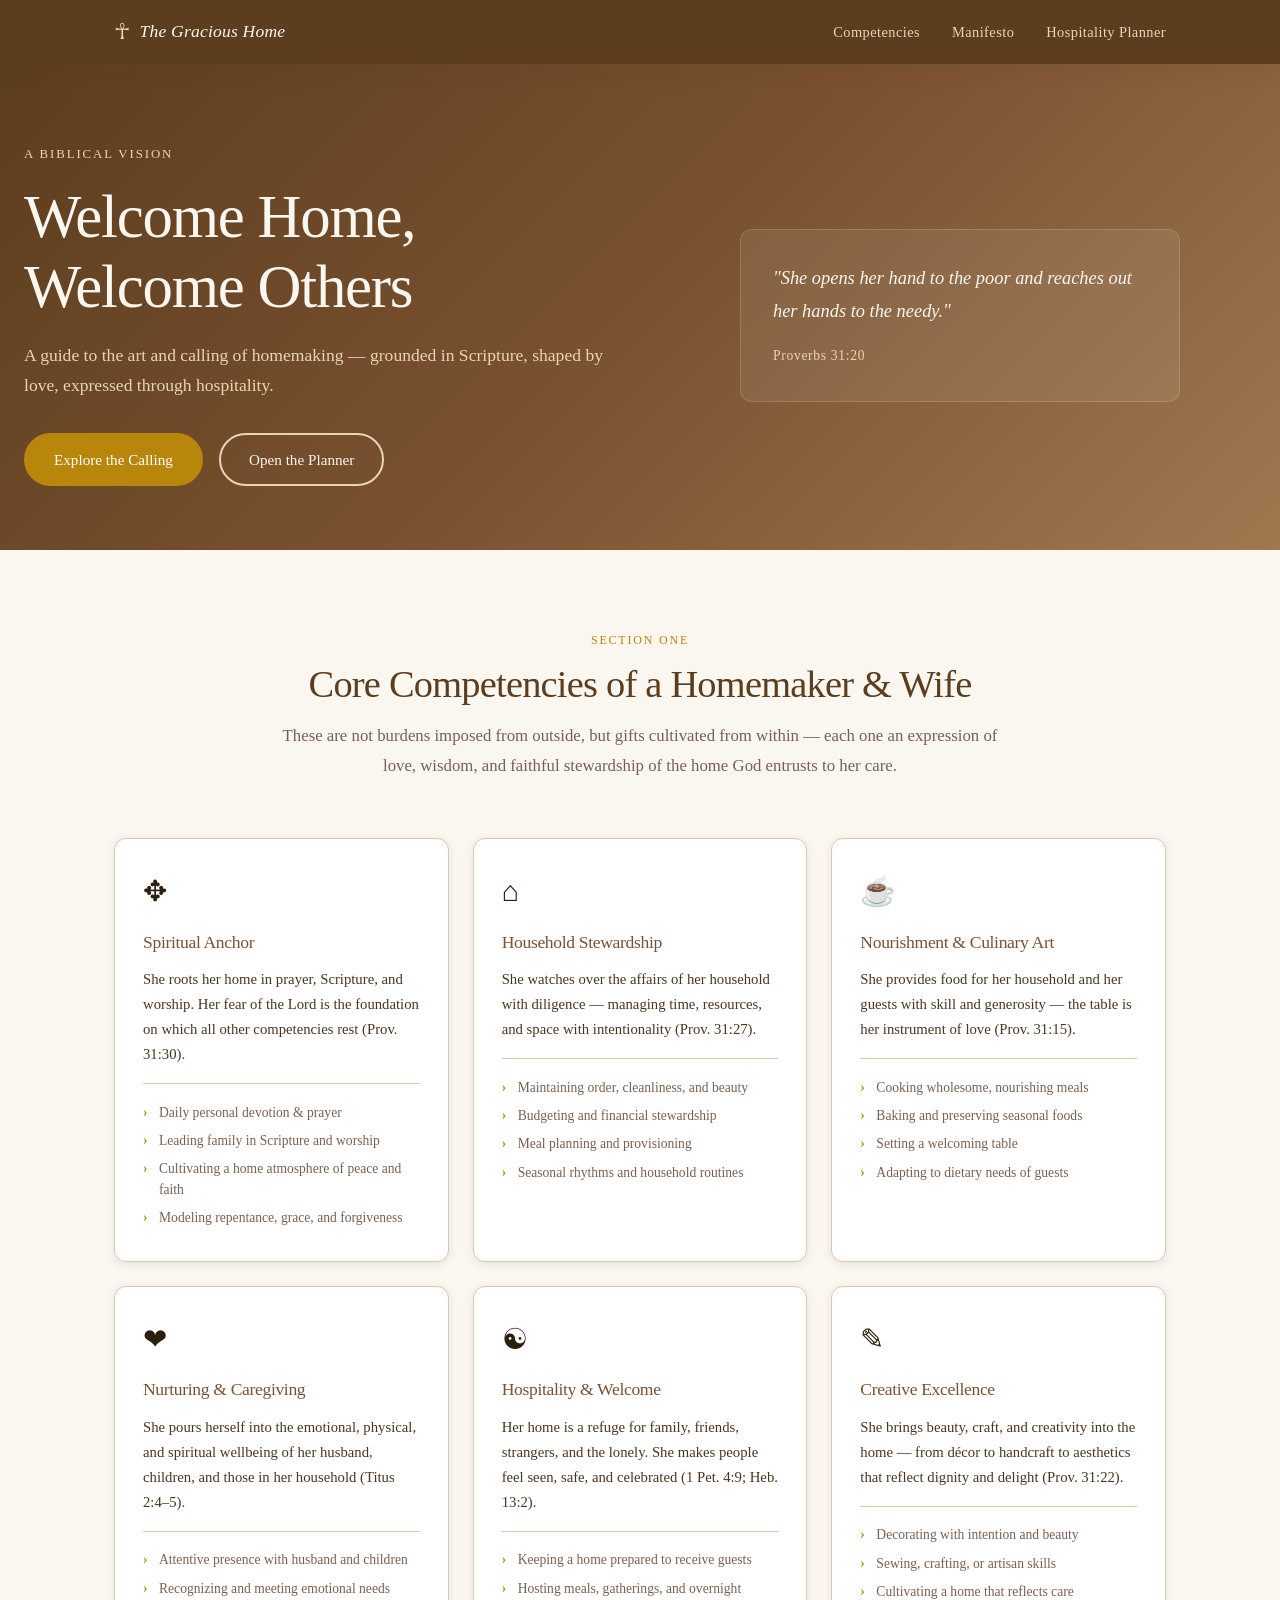
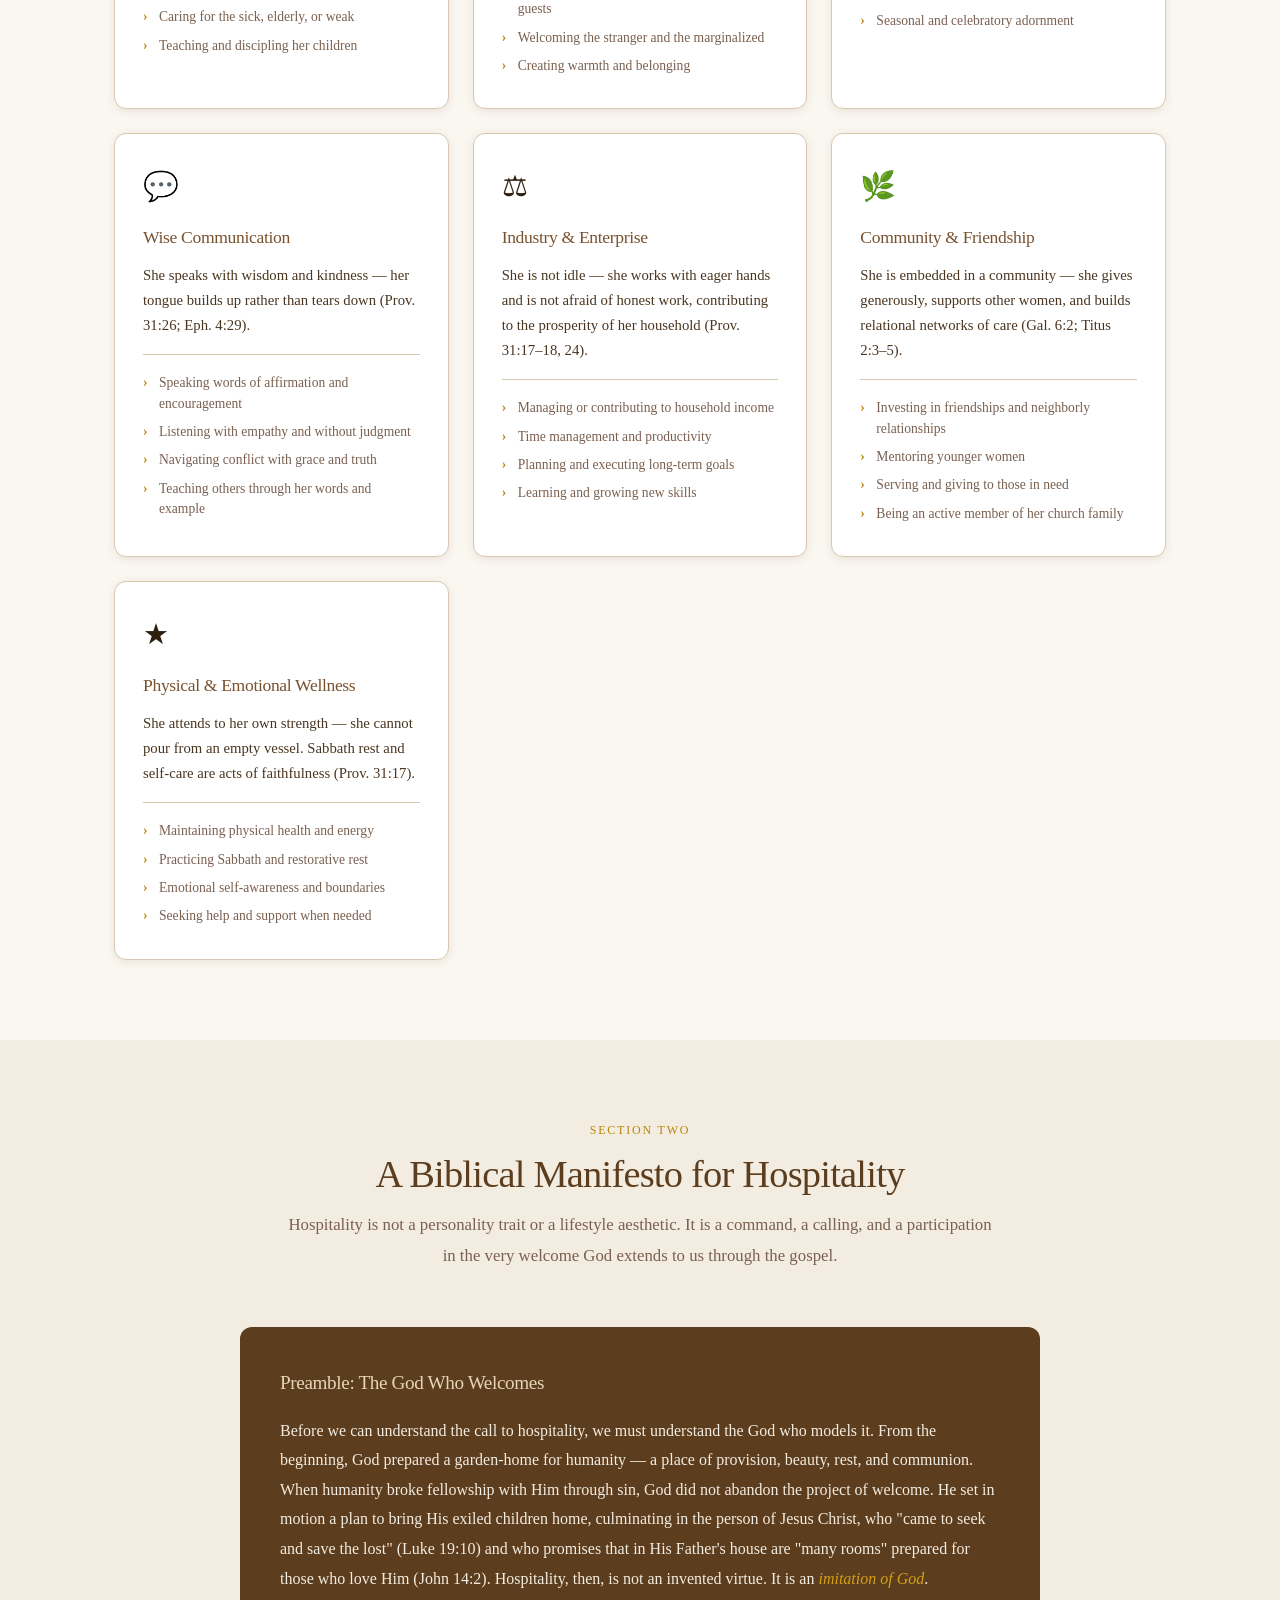
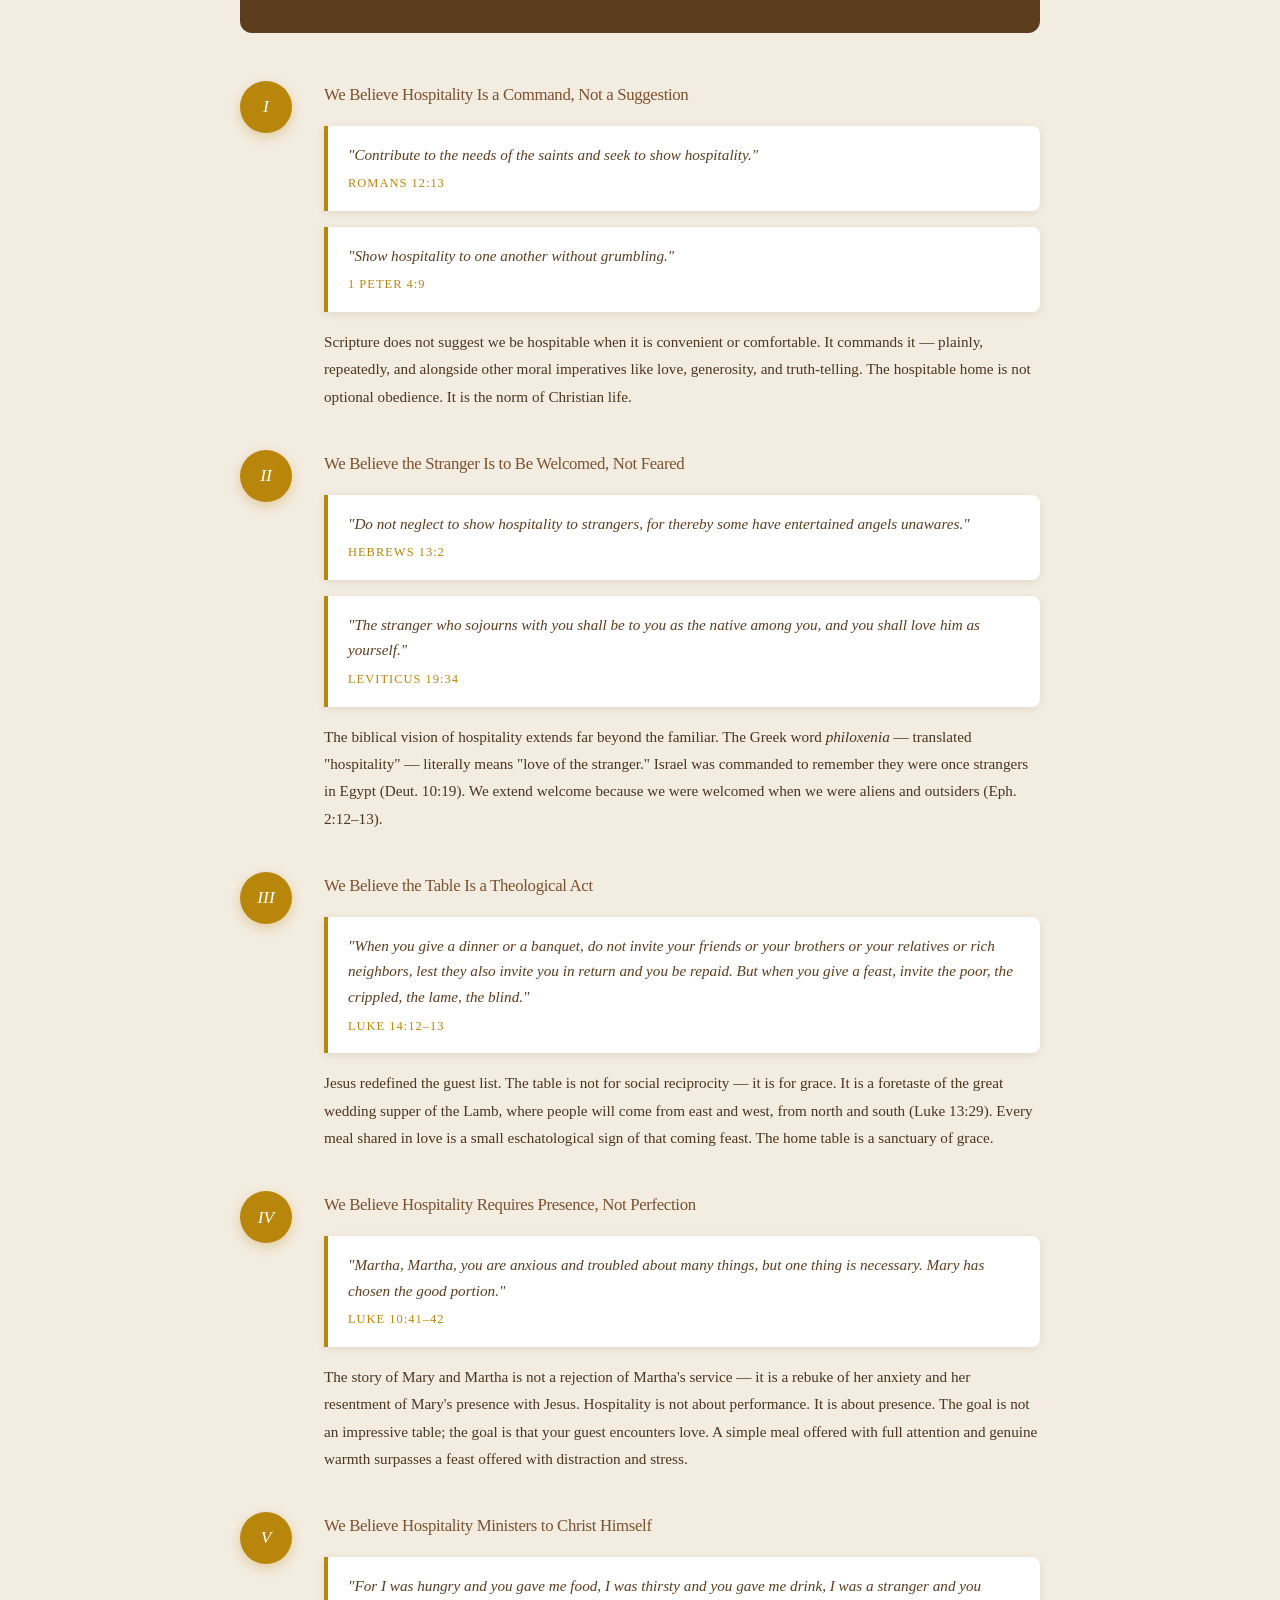
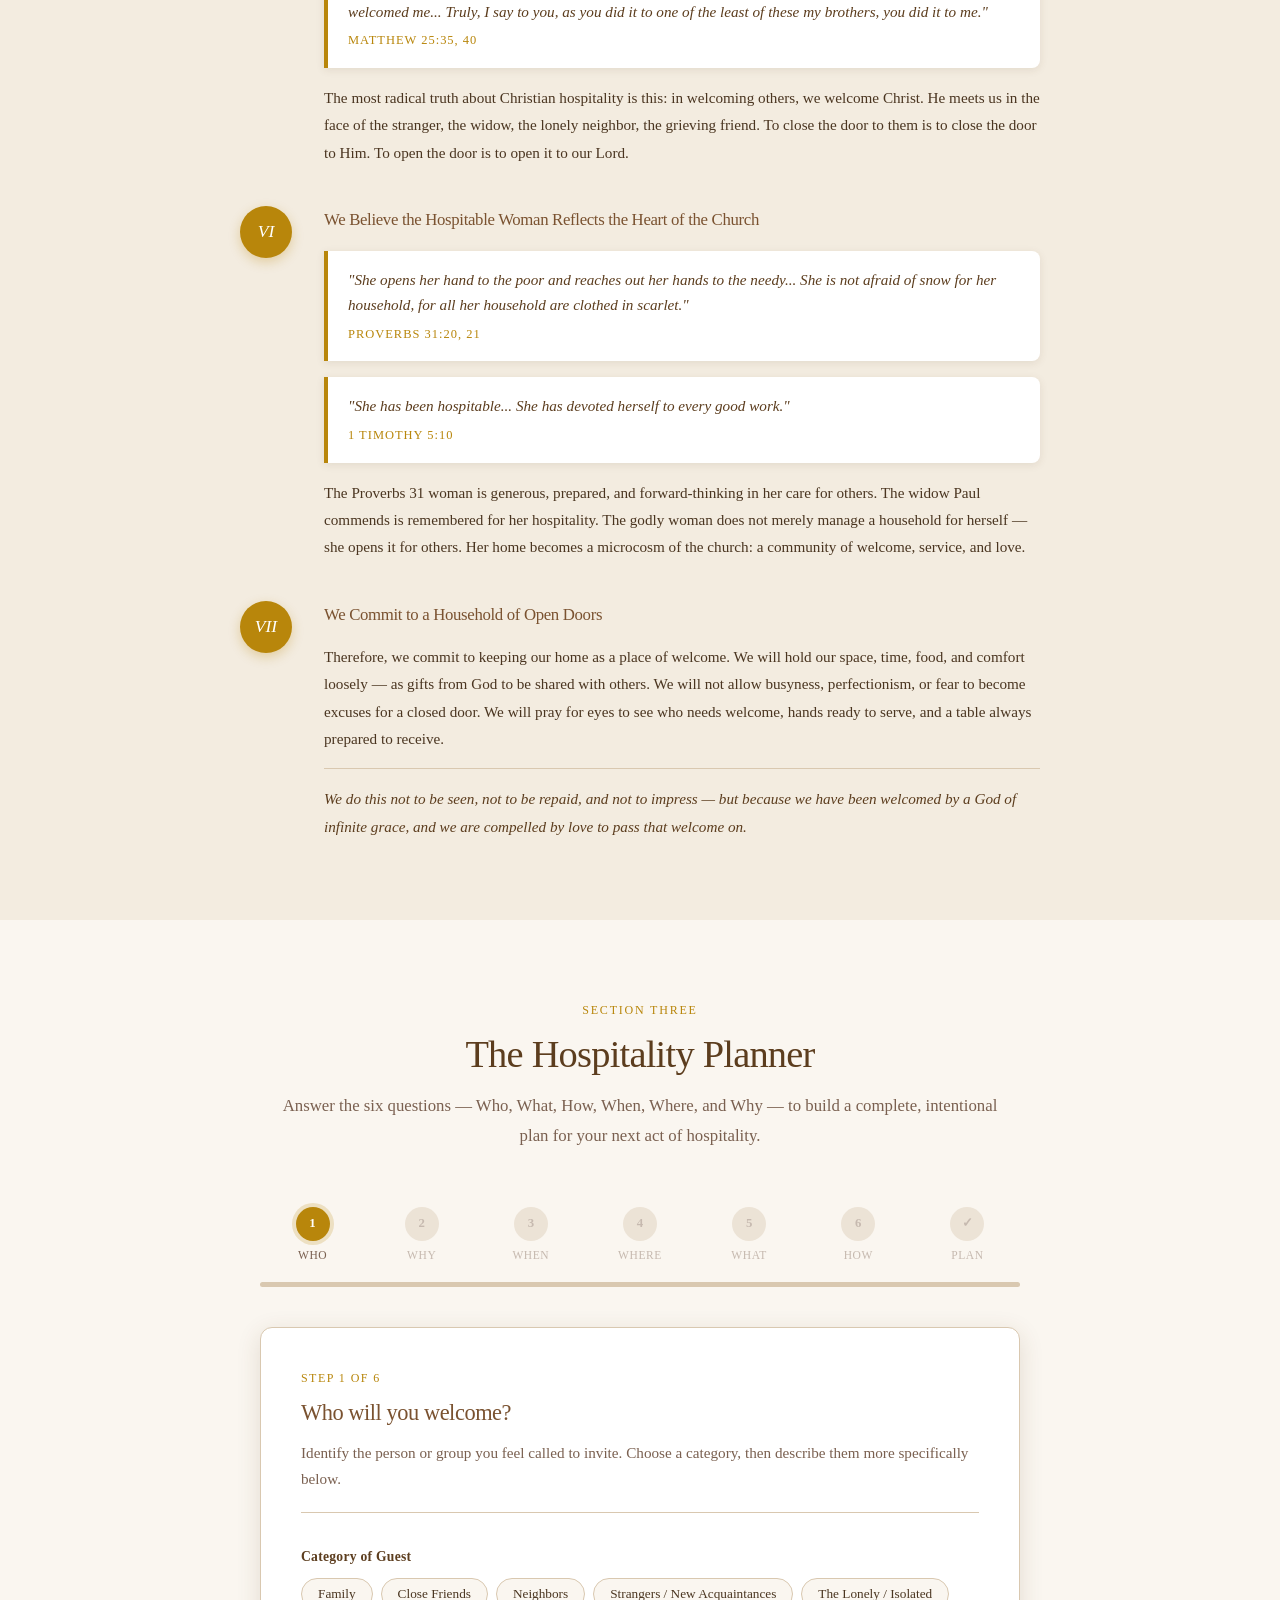
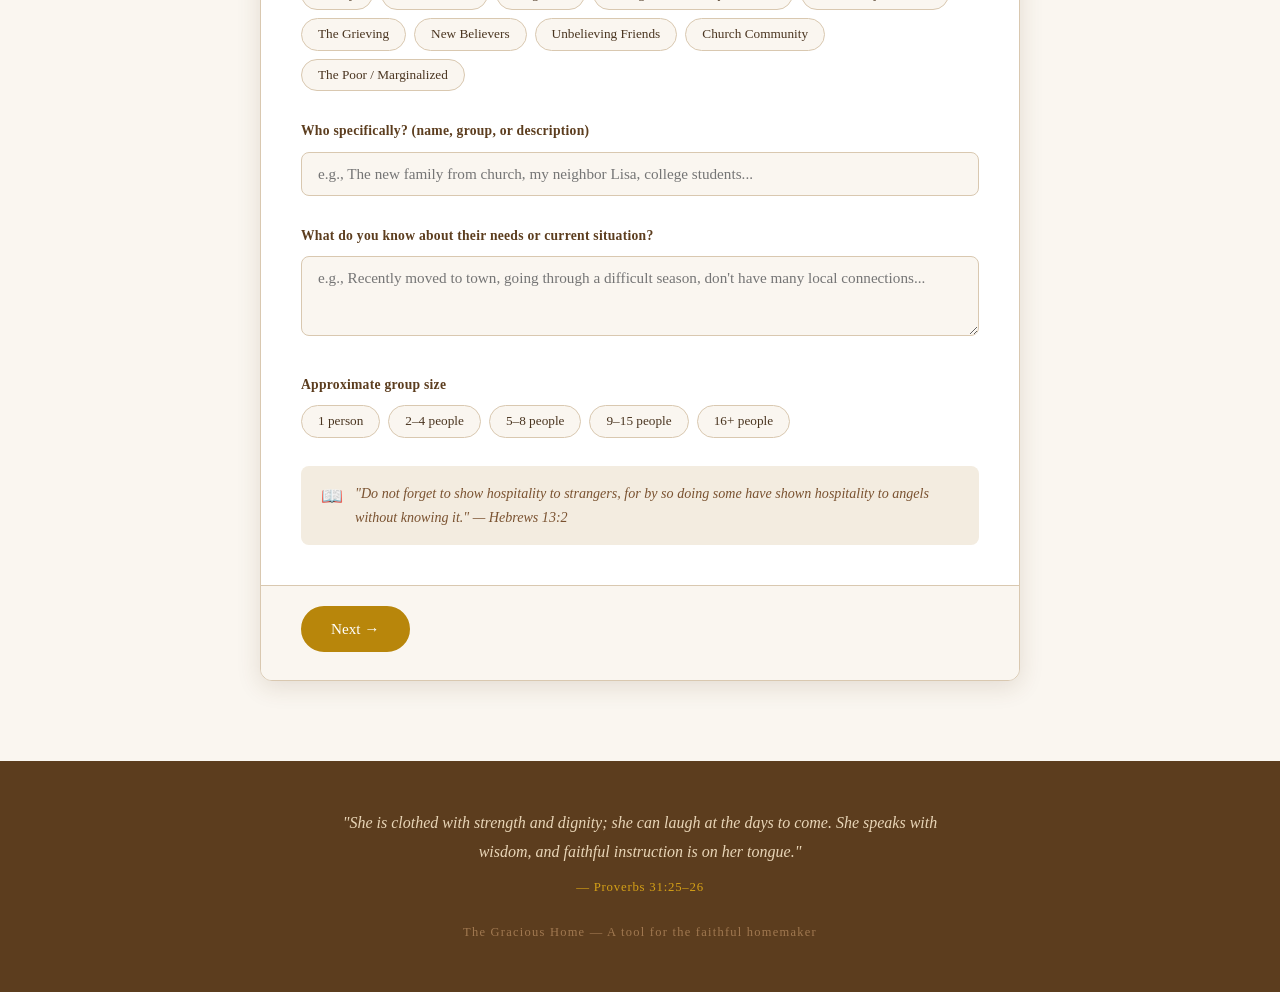
==== index.html @ 2db235c0 "Add The Gracious Home hospitality webapp Three-section static site: 1. Core Competencies — ten cards" ====
<!DOCTYPE html>
<html lang="en">
<head>
  <meta charset="UTF-8" />
  <meta name="viewport" content="width=device-width, initial-scale=1.0" />
  <title>The Gracious Home — A Guide to Hospitality</title>
  <link rel="stylesheet" href="style.css" />
</head>
<body>

  <!-- NAV -->
  <header class="site-header">
    <div class="header-inner">
      <div class="logo">
        <span class="logo-icon">&#9765;</span>
        <span class="logo-text">The Gracious Home</span>
      </div>
      <nav>
        <a href="#competencies">Competencies</a>
        <a href="#manifesto">Manifesto</a>
        <a href="#tool">Hospitality Planner</a>
      </nav>
      <button class="nav-toggle" aria-label="Toggle menu">&#9776;</button>
    </div>
  </header>

  <!-- HERO -->
  <section class="hero">
    <div class="hero-content">
      <p class="hero-eyebrow">A Biblical Vision</p>
      <h1>Welcome Home,<br>Welcome Others</h1>
      <p class="hero-sub">A guide to the art and calling of homemaking — grounded in Scripture, shaped by love, expressed through hospitality.</p>
      <div class="hero-cta">
        <a href="#competencies" class="btn btn-primary">Explore the Calling</a>
        <a href="#tool" class="btn btn-outline">Open the Planner</a>
      </div>
    </div>
    <div class="hero-verse">
      <blockquote>
        "She opens her hand to the poor and reaches out her hands to the needy."
        <cite>Proverbs 31:20</cite>
      </blockquote>
    </div>
  </section>

  <!-- ================================================================
       SECTION 1 — CORE COMPETENCIES
  ================================================================ -->
  <section id="competencies" class="section section-light">
    <div class="container">
      <div class="section-header">
        <p class="section-label">Section One</p>
        <h2>Core Competencies of a Homemaker &amp; Wife</h2>
        <p class="section-intro">These are not burdens imposed from outside, but gifts cultivated from within — each one an expression of love, wisdom, and faithful stewardship of the home God entrusts to her care.</p>
      </div>

      <div class="competency-grid">

        <div class="competency-card">
          <div class="card-icon">&#10021;</div>
          <h3>Spiritual Anchor</h3>
          <p>She roots her home in prayer, Scripture, and worship. Her fear of the Lord is the foundation on which all other competencies rest (Prov. 31:30).</p>
          <ul class="practices">
            <li>Daily personal devotion &amp; prayer</li>
            <li>Leading family in Scripture and worship</li>
            <li>Cultivating a home atmosphere of peace and faith</li>
            <li>Modeling repentance, grace, and forgiveness</li>
          </ul>
        </div>

        <div class="competency-card">
          <div class="card-icon">&#8962;</div>
          <h3>Household Stewardship</h3>
          <p>She watches over the affairs of her household with diligence — managing time, resources, and space with intentionality (Prov. 31:27).</p>
          <ul class="practices">
            <li>Maintaining order, cleanliness, and beauty</li>
            <li>Budgeting and financial stewardship</li>
            <li>Meal planning and provisioning</li>
            <li>Seasonal rhythms and household routines</li>
          </ul>
        </div>

        <div class="competency-card">
          <div class="card-icon">&#9749;</div>
          <h3>Nourishment &amp; Culinary Art</h3>
          <p>She provides food for her household and her guests with skill and generosity — the table is her instrument of love (Prov. 31:15).</p>
          <ul class="practices">
            <li>Cooking wholesome, nourishing meals</li>
            <li>Baking and preserving seasonal foods</li>
            <li>Setting a welcoming table</li>
            <li>Adapting to dietary needs of guests</li>
          </ul>
        </div>

        <div class="competency-card">
          <div class="card-icon">&#10084;</div>
          <h3>Nurturing &amp; Caregiving</h3>
          <p>She pours herself into the emotional, physical, and spiritual wellbeing of her husband, children, and those in her household (Titus 2:4–5).</p>
          <ul class="practices">
            <li>Attentive presence with husband and children</li>
            <li>Recognizing and meeting emotional needs</li>
            <li>Caring for the sick, elderly, or weak</li>
            <li>Teaching and discipling her children</li>
          </ul>
        </div>

        <div class="competency-card">
          <div class="card-icon">&#9775;</div>
          <h3>Hospitality &amp; Welcome</h3>
          <p>Her home is a refuge for family, friends, strangers, and the lonely. She makes people feel seen, safe, and celebrated (1 Pet. 4:9; Heb. 13:2).</p>
          <ul class="practices">
            <li>Keeping a home prepared to receive guests</li>
            <li>Hosting meals, gatherings, and overnight guests</li>
            <li>Welcoming the stranger and the marginalized</li>
            <li>Creating warmth and belonging</li>
          </ul>
        </div>

        <div class="competency-card">
          <div class="card-icon">&#9998;</div>
          <h3>Creative Excellence</h3>
          <p>She brings beauty, craft, and creativity into the home — from décor to handcraft to aesthetics that reflect dignity and delight (Prov. 31:22).</p>
          <ul class="practices">
            <li>Decorating with intention and beauty</li>
            <li>Sewing, crafting, or artisan skills</li>
            <li>Cultivating a home that reflects care</li>
            <li>Seasonal and celebratory adornment</li>
          </ul>
        </div>

        <div class="competency-card">
          <div class="card-icon">&#128172;</div>
          <h3>Wise Communication</h3>
          <p>She speaks with wisdom and kindness — her tongue builds up rather than tears down (Prov. 31:26; Eph. 4:29).</p>
          <ul class="practices">
            <li>Speaking words of affirmation and encouragement</li>
            <li>Listening with empathy and without judgment</li>
            <li>Navigating conflict with grace and truth</li>
            <li>Teaching others through her words and example</li>
          </ul>
        </div>

        <div class="competency-card">
          <div class="card-icon">&#9878;</div>
          <h3>Industry &amp; Enterprise</h3>
          <p>She is not idle — she works with eager hands and is not afraid of honest work, contributing to the prosperity of her household (Prov. 31:17–18, 24).</p>
          <ul class="practices">
            <li>Managing or contributing to household income</li>
            <li>Time management and productivity</li>
            <li>Planning and executing long-term goals</li>
            <li>Learning and growing new skills</li>
          </ul>
        </div>

        <div class="competency-card">
          <div class="card-icon">&#127807;</div>
          <h3>Community &amp; Friendship</h3>
          <p>She is embedded in a community — she gives generously, supports other women, and builds relational networks of care (Gal. 6:2; Titus 2:3–5).</p>
          <ul class="practices">
            <li>Investing in friendships and neighborly relationships</li>
            <li>Mentoring younger women</li>
            <li>Serving and giving to those in need</li>
            <li>Being an active member of her church family</li>
          </ul>
        </div>

        <div class="competency-card">
          <div class="card-icon">&#9733;</div>
          <h3>Physical &amp; Emotional Wellness</h3>
          <p>She attends to her own strength — she cannot pour from an empty vessel. Sabbath rest and self-care are acts of faithfulness (Prov. 31:17).</p>
          <ul class="practices">
            <li>Maintaining physical health and energy</li>
            <li>Practicing Sabbath and restorative rest</li>
            <li>Emotional self-awareness and boundaries</li>
            <li>Seeking help and support when needed</li>
          </ul>
        </div>

      </div>
    </div>
  </section>

  <!-- ================================================================
       SECTION 2 — BIBLICAL MANIFESTO
  ================================================================ -->
  <section id="manifesto" class="section section-warm">
    <div class="container">
      <div class="section-header">
        <p class="section-label">Section Two</p>
        <h2>A Biblical Manifesto for Hospitality</h2>
        <p class="section-intro">Hospitality is not a personality trait or a lifestyle aesthetic. It is a command, a calling, and a participation in the very welcome God extends to us through the gospel.</p>
      </div>

      <div class="manifesto-content">

        <div class="manifesto-preamble">
          <h3>Preamble: The God Who Welcomes</h3>
          <p>Before we can understand the call to hospitality, we must understand the God who models it. From the beginning, God prepared a garden-home for humanity — a place of provision, beauty, rest, and communion. When humanity broke fellowship with Him through sin, God did not abandon the project of welcome. He set in motion a plan to bring His exiled children home, culminating in the person of Jesus Christ, who "came to seek and save the lost" (Luke 19:10) and who promises that in His Father's house are "many rooms" prepared for those who love Him (John 14:2). Hospitality, then, is not an invented virtue. It is an <em>imitation of God</em>.</p>
        </div>

        <div class="manifesto-pillars">

          <div class="pillar">
            <div class="pillar-number">I</div>
            <div class="pillar-body">
              <h3>We Believe Hospitality Is a Command, Not a Suggestion</h3>
              <div class="scripture-block">
                <p class="verse">"Contribute to the needs of the saints and seek to show hospitality."</p>
                <p class="ref">Romans 12:13</p>
              </div>
              <div class="scripture-block">
                <p class="verse">"Show hospitality to one another without grumbling."</p>
                <p class="ref">1 Peter 4:9</p>
              </div>
              <p>Scripture does not suggest we be hospitable when it is convenient or comfortable. It commands it — plainly, repeatedly, and alongside other moral imperatives like love, generosity, and truth-telling. The hospitable home is not optional obedience. It is the norm of Christian life.</p>
            </div>
          </div>

          <div class="pillar">
            <div class="pillar-number">II</div>
            <div class="pillar-body">
              <h3>We Believe the Stranger Is to Be Welcomed, Not Feared</h3>
              <div class="scripture-block">
                <p class="verse">"Do not neglect to show hospitality to strangers, for thereby some have entertained angels unawares."</p>
                <p class="ref">Hebrews 13:2</p>
              </div>
              <div class="scripture-block">
                <p class="verse">"The stranger who sojourns with you shall be to you as the native among you, and you shall love him as yourself."</p>
                <p class="ref">Leviticus 19:34</p>
              </div>
              <p>The biblical vision of hospitality extends far beyond the familiar. The Greek word <em>philoxenia</em> — translated "hospitality" — literally means "love of the stranger." Israel was commanded to remember they were once strangers in Egypt (Deut. 10:19). We extend welcome because we were welcomed when we were aliens and outsiders (Eph. 2:12–13).</p>
            </div>
          </div>

          <div class="pillar">
            <div class="pillar-number">III</div>
            <div class="pillar-body">
              <h3>We Believe the Table Is a Theological Act</h3>
              <div class="scripture-block">
                <p class="verse">"When you give a dinner or a banquet, do not invite your friends or your brothers or your relatives or rich neighbors, lest they also invite you in return and you be repaid. But when you give a feast, invite the poor, the crippled, the lame, the blind."</p>
                <p class="ref">Luke 14:12–13</p>
              </div>
              <p>Jesus redefined the guest list. The table is not for social reciprocity — it is for grace. It is a foretaste of the great wedding supper of the Lamb, where people will come from east and west, from north and south (Luke 13:29). Every meal shared in love is a small eschatological sign of that coming feast. The home table is a sanctuary of grace.</p>
            </div>
          </div>

          <div class="pillar">
            <div class="pillar-number">IV</div>
            <div class="pillar-body">
              <h3>We Believe Hospitality Requires Presence, Not Perfection</h3>
              <div class="scripture-block">
                <p class="verse">"Martha, Martha, you are anxious and troubled about many things, but one thing is necessary. Mary has chosen the good portion."</p>
                <p class="ref">Luke 10:41–42</p>
              </div>
              <p>The story of Mary and Martha is not a rejection of Martha's service — it is a rebuke of her anxiety and her resentment of Mary's presence with Jesus. Hospitality is not about performance. It is about presence. The goal is not an impressive table; the goal is that your guest encounters love. A simple meal offered with full attention and genuine warmth surpasses a feast offered with distraction and stress.</p>
            </div>
          </div>

          <div class="pillar">
            <div class="pillar-number">V</div>
            <div class="pillar-body">
              <h3>We Believe Hospitality Ministers to Christ Himself</h3>
              <div class="scripture-block">
                <p class="verse">"For I was hungry and you gave me food, I was thirsty and you gave me drink, I was a stranger and you welcomed me... Truly, I say to you, as you did it to one of the least of these my brothers, you did it to me."</p>
                <p class="ref">Matthew 25:35, 40</p>
              </div>
              <p>The most radical truth about Christian hospitality is this: in welcoming others, we welcome Christ. He meets us in the face of the stranger, the widow, the lonely neighbor, the grieving friend. To close the door to them is to close the door to Him. To open the door is to open it to our Lord.</p>
            </div>
          </div>

          <div class="pillar">
            <div class="pillar-number">VI</div>
            <div class="pillar-body">
              <h3>We Believe the Hospitable Woman Reflects the Heart of the Church</h3>
              <div class="scripture-block">
                <p class="verse">"She opens her hand to the poor and reaches out her hands to the needy... She is not afraid of snow for her household, for all her household are clothed in scarlet."</p>
                <p class="ref">Proverbs 31:20, 21</p>
              </div>
              <div class="scripture-block">
                <p class="verse">"She has been hospitable... She has devoted herself to every good work."</p>
                <p class="ref">1 Timothy 5:10</p>
              </div>
              <p>The Proverbs 31 woman is generous, prepared, and forward-thinking in her care for others. The widow Paul commends is remembered for her hospitality. The godly woman does not merely manage a household for herself — she opens it for others. Her home becomes a microcosm of the church: a community of welcome, service, and love.</p>
            </div>
          </div>

          <div class="pillar">
            <div class="pillar-number">VII</div>
            <div class="pillar-body">
              <h3>We Commit to a Household of Open Doors</h3>
              <p>Therefore, we commit to keeping our home as a place of welcome. We will hold our space, time, food, and comfort loosely — as gifts from God to be shared with others. We will not allow busyness, perfectionism, or fear to become excuses for a closed door. We will pray for eyes to see who needs welcome, hands ready to serve, and a table always prepared to receive.</p>
              <p class="manifesto-charge">We do this not to be seen, not to be repaid, and not to impress — but because we have been welcomed by a God of infinite grace, and we are compelled by love to pass that welcome on.</p>
            </div>
          </div>

        </div>
      </div>
    </div>
  </section>

  <!-- ================================================================
       SECTION 3 — HOSPITALITY PLANNER TOOL
  ================================================================ -->
  <section id="tool" class="section section-light">
    <div class="container">
      <div class="section-header">
        <p class="section-label">Section Three</p>
        <h2>The Hospitality Planner</h2>
        <p class="section-intro">Answer the six questions — Who, What, How, When, Where, and Why — to build a complete, intentional plan for your next act of hospitality.</p>
      </div>

      <div class="planner-wrapper">

        <!-- Progress Bar -->
        <div class="planner-progress">
          <div class="progress-steps">
            <div class="step active" data-step="1">
              <div class="step-circle">1</div>
              <span>Who</span>
            </div>
            <div class="step" data-step="2">
              <div class="step-circle">2</div>
              <span>Why</span>
            </div>
            <div class="step" data-step="3">
              <div class="step-circle">3</div>
              <span>When</span>
            </div>
            <div class="step" data-step="4">
              <div class="step-circle">4</div>
              <span>Where</span>
            </div>
            <div class="step" data-step="5">
              <div class="step-circle">5</div>
              <span>What</span>
            </div>
            <div class="step" data-step="6">
              <div class="step-circle">6</div>
              <span>How</span>
            </div>
            <div class="step" data-step="7">
              <div class="step-circle">&#10003;</div>
              <span>Plan</span>
            </div>
          </div>
          <div class="progress-bar-track">
            <div class="progress-bar-fill" id="progressFill"></div>
          </div>
        </div>

        <!-- Step Forms -->
        <div class="planner-card">

          <!-- STEP 1: WHO -->
          <div class="planner-step active" id="step-1">
            <div class="step-header">
              <span class="step-label">Step 1 of 6</span>
              <h3>Who will you welcome?</h3>
              <p>Identify the person or group you feel called to invite. Choose a category, then describe them more specifically below.</p>
            </div>

            <div class="field-group">
              <label class="field-label">Category of Guest</label>
              <div class="chip-select" id="guestCategory">
                <button type="button" class="chip" data-value="family">Family</button>
                <button type="button" class="chip" data-value="friends">Close Friends</button>
                <button type="button" class="chip" data-value="neighbors">Neighbors</button>
                <button type="button" class="chip" data-value="strangers">Strangers / New Acquaintances</button>
                <button type="button" class="chip" data-value="lonely">The Lonely / Isolated</button>
                <button type="button" class="chip" data-value="grieving">The Grieving</button>
                <button type="button" class="chip" data-value="new-believers">New Believers</button>
                <button type="button" class="chip" data-value="unbelievers">Unbelieving Friends</button>
                <button type="button" class="chip" data-value="church">Church Community</button>
                <button type="button" class="chip" data-value="poor">The Poor / Marginalized</button>
              </div>
            </div>

            <div class="field-group">
              <label class="field-label" for="guestName">Who specifically? (name, group, or description)</label>
              <input type="text" id="guestName" class="text-input" placeholder="e.g., The new family from church, my neighbor Lisa, college students..." />
            </div>

            <div class="field-group">
              <label class="field-label" for="guestNeeds">What do you know about their needs or current situation?</label>
              <textarea id="guestNeeds" class="text-area" rows="3" placeholder="e.g., Recently moved to town, going through a difficult season, don't have many local connections..."></textarea>
            </div>

            <div class="field-group">
              <label class="field-label">Approximate group size</label>
              <div class="chip-select" id="groupSize">
                <button type="button" class="chip" data-value="1">1 person</button>
                <button type="button" class="chip" data-value="2-4">2–4 people</button>
                <button type="button" class="chip" data-value="5-8">5–8 people</button>
                <button type="button" class="chip" data-value="9-15">9–15 people</button>
                <button type="button" class="chip" data-value="16+">16+ people</button>
              </div>
            </div>

            <div class="scripture-prompt">
              <span class="sp-icon">&#128214;</span>
              <p>"Do not forget to show hospitality to strangers, for by so doing some have shown hospitality to angels without knowing it." — Hebrews 13:2</p>
            </div>
          </div>

          <!-- STEP 2: WHY -->
          <div class="planner-step" id="step-2">
            <div class="step-header">
              <span class="step-label">Step 2 of 6</span>
              <h3>Why are you extending this hospitality?</h3>
              <p>Clarity of purpose shapes everything — from the tone of the gathering to how you prepare your heart.</p>
            </div>

            <div class="field-group">
              <label class="field-label">Primary motivation (choose all that apply)</label>
              <div class="chip-select multi" id="motivation">
                <button type="button" class="chip" data-value="obedience">Obedience to Scripture</button>
                <button type="button" class="chip" data-value="love">Love for this person / people</button>
                <button type="button" class="chip" data-value="evangelism">Share the gospel / point to Jesus</button>
                <button type="button" class="chip" data-value="community">Build community &amp; belonging</button>
                <button type="button" class="chip" data-value="comfort">Comfort someone in pain</button>
                <button type="button" class="chip" data-value="celebrate">Celebrate a milestone or blessing</button>
                <button type="button" class="chip" data-value="serve">Practical service / meet a need</button>
                <button type="button" class="chip" data-value="disciple">Disciple or mentor</button>
                <button type="button" class="chip" data-value="welcome">Help someone feel welcomed / seen</button>
              </div>
            </div>

            <div class="field-group">
              <label class="field-label" for="whyStatement">Write your "why" in one or two sentences</label>
              <textarea id="whyStatement" class="text-area" rows="3" placeholder="e.g., I want Sarah to know she is not alone after her miscarriage, and that our home is a safe place for her grief..."></textarea>
            </div>

            <div class="field-group">
              <label class="field-label" for="prayerIntent">What do you want to pray for this person/gathering?</label>
              <textarea id="prayerIntent" class="text-area" rows="3" placeholder="e.g., That they would feel the love of God through our home, that conversation would open doors to their heart..."></textarea>
            </div>

            <div class="scripture-prompt">
              <span class="sp-icon">&#128214;</span>
              <p>"We love because he first loved us." — 1 John 4:19</p>
            </div>
          </div>

          <!-- STEP 3: WHEN -->
          <div class="planner-step" id="step-3">
            <div class="step-header">
              <span class="step-label">Step 3 of 6</span>
              <h3>When will you extend this welcome?</h3>
              <p>Choose a time that is intentional and doable — then guard it as you would any other commitment.</p>
            </div>

            <div class="field-group">
              <label class="field-label" for="eventDate">Target date or timeframe</label>
              <input type="text" id="eventDate" class="text-input" placeholder="e.g., This Saturday, within the next two weeks, the first Sunday of the month..." />
            </div>

            <div class="field-group">
              <label class="field-label">Time of day / meal slot</label>
              <div class="chip-select" id="mealSlot">
                <button type="button" class="chip" data-value="breakfast">Breakfast / Morning</button>
                <button type="button" class="chip" data-value="brunch">Brunch</button>
                <button type="button" class="chip" data-value="lunch">Lunch</button>
                <button type="button" class="chip" data-value="afternoon">Afternoon / Tea</button>
                <button type="button" class="chip" data-value="dinner">Dinner</button>
                <button type="button" class="chip" data-value="overnight">Overnight / Weekend</button>
                <button type="button" class="chip" data-value="flexible">Flexible / Drop-in</button>
              </div>
            </div>

            <div class="field-group">
              <label class="field-label" for="duration">Estimated duration</label>
              <input type="text" id="duration" class="text-input" placeholder="e.g., 2 hours, all afternoon, the whole weekend..." />
            </div>

            <div class="field-group">
              <label class="field-label" for="prepTime">Preparation lead time available</label>
              <input type="text" id="prepTime" class="text-input" placeholder="e.g., 3 days, 1 week..." />
            </div>

            <div class="scripture-prompt">
              <span class="sp-icon">&#128214;</span>
              <p>"She gets up while it is still night; she provides food for her family and portions for her female servants." — Proverbs 31:15</p>
            </div>
          </div>

          <!-- STEP 4: WHERE -->
          <div class="planner-step" id="step-4">
            <div class="step-header">
              <span class="step-label">Step 4 of 6</span>
              <h3>Where will you host?</h3>
              <p>The setting shapes the experience. Choose the location that best serves your guests and your purpose.</p>
            </div>

            <div class="field-group">
              <label class="field-label">Primary location</label>
              <div class="chip-select" id="location">
                <button type="button" class="chip" data-value="home-inside">My home (indoors)</button>
                <button type="button" class="chip" data-value="home-outside">My home (backyard / patio)</button>
                <button type="button" class="chip" data-value="their-home">Their home (I bring the food/care)</button>
                <button type="button" class="chip" data-value="church">Church building or gathering space</button>
                <button type="button" class="chip" data-value="park">Park or outdoor space</button>
                <button type="button" class="chip" data-value="restaurant">Restaurant or café</button>
                <button type="button" class="chip" data-value="hospital">Hospital or care facility</button>
                <button type="button" class="chip" data-value="neighborhood">Neighborhood or street</button>
              </div>
            </div>

            <div class="field-group">
              <label class="field-label" for="spaceNotes">Any notes on space preparation or accessibility?</label>
              <textarea id="spaceNotes" class="text-area" rows="3" placeholder="e.g., Need to set up the guest room, borrow extra chairs, consider wheelchair access..."></textarea>
            </div>

            <div class="field-group">
              <label class="field-label">Atmosphere goal</label>
              <div class="chip-select multi" id="atmosphere">
                <button type="button" class="chip" data-value="warm">Warm &amp; cozy</button>
                <button type="button" class="chip" data-value="joyful">Joyful &amp; celebratory</button>
                <button type="button" class="chip" data-value="peaceful">Quiet &amp; restful</button>
                <button type="button" class="chip" data-value="safe">Safe &amp; unhurried</button>
                <button type="button" class="chip" data-value="energetic">Lively &amp; energetic</button>
                <button type="button" class="chip" data-value="formal">Dignified &amp; special</button>
              </div>
            </div>

            <div class="scripture-prompt">
              <span class="sp-icon">&#128214;</span>
              <p>"Better is a dinner of herbs where love is than a fattened ox and hatred with it." — Proverbs 15:17</p>
            </div>
          </div>

          <!-- STEP 5: WHAT -->
          <div class="planner-step" id="step-5">
            <div class="step-header">
              <span class="step-label">Step 5 of 6</span>
              <h3>What will you offer?</h3>
              <p>Think through the practical gifts of food, activity, and provision you will bring to your guests.</p>
            </div>

            <div class="field-group">
              <label class="field-label">Type of food / meal</label>
              <div class="chip-select multi" id="foodType">
                <button type="button" class="chip" data-value="full-meal">Full home-cooked meal</button>
                <button type="button" class="chip" data-value="simple-meal">Simple / easy meal</button>
                <button type="button" class="chip" data-value="baked-goods">Baked goods / treat</button>
                <button type="button" class="chip" data-value="snacks">Snacks &amp; beverages</button>
                <button type="button" class="chip" data-value="potluck">Potluck / everyone brings something</button>
                <button type="button" class="chip" data-value="catered">Ordered / catered food</button>
                <button type="button" class="chip" data-value="meal-delivery">Meal delivered to them</button>
                <button type="button" class="chip" data-value="no-food">No food — presence only</button>
              </div>
            </div>

            <div class="field-group">
              <label class="field-label" for="menuIdeas">Menu ideas or specific dishes</label>
              <textarea id="menuIdeas" class="text-area" rows="3" placeholder="e.g., Pot roast, salad, sourdough bread, apple pie; or simple pasta with salad and garlic bread..."></textarea>
            </div>

            <div class="field-group">
              <label class="field-label">Activities or experiences to offer</label>
              <div class="chip-select multi" id="activities">
                <button type="button" class="chip" data-value="conversation">Deep conversation</button>
                <button type="button" class="chip" data-value="games">Games or fun</button>
                <button type="button" class="chip" data-value="prayer">Prayer together</button>
                <button type="button" class="chip" data-value="bible">Bible study or devotion</button>
                <button type="button" class="chip" data-value="worship">Worship / music</button>
                <button type="button" class="chip" data-value="children">Child-friendly activities</button>
                <button type="button" class="chip" data-value="creative">Craft or creative activity</button>
                <button type="button" class="chip" data-value="rest">Rest &amp; quiet</button>
                <button type="button" class="chip" data-value="outdoors">Outdoor activity</button>
              </div>
            </div>

            <div class="field-group">
              <label class="field-label" for="specialNeeds">Any dietary restrictions or special needs to accommodate?</label>
              <input type="text" id="specialNeeds" class="text-input" placeholder="e.g., Gluten-free, nut allergy, vegetarian, young children present..." />
            </div>

            <div class="scripture-prompt">
              <span class="sp-icon">&#128214;</span>
              <p>"She looks well to the ways of her household and does not eat the bread of idleness." — Proverbs 31:27</p>
            </div>
          </div>

          <!-- STEP 6: HOW -->
          <div class="planner-step" id="step-6">
            <div class="step-header">
              <span class="step-label">Step 6 of 6</span>
              <h3>How will you prepare — practically and spiritually?</h3>
              <p>Great hospitality flows from preparation of both the home and the heart.</p>
            </div>

            <div class="field-group">
              <label class="field-label">Practical preparation checklist</label>
              <div class="checklist" id="prepChecklist">
                <label class="check-item"><input type="checkbox" value="invite" /> Send invitation or personally reach out</label>
                <label class="check-item"><input type="checkbox" value="plan-menu" /> Plan and shop for the menu</label>
                <label class="check-item"><input type="checkbox" value="clean" /> Clean and prepare the home space</label>
                <label class="check-item"><input type="checkbox" value="set-table" /> Set a welcoming table</label>
                <label class="check-item"><input type="checkbox" value="guest-room" /> Prepare guest room / sleeping arrangements</label>
                <label class="check-item"><input type="checkbox" value="activities-ready" /> Prepare activities or conversation starters</label>
                <label class="check-item"><input type="checkbox" value="confirm" /> Confirm time/details with guests beforehand</label>
                <label class="check-item"><input type="checkbox" value="childcare" /> Arrange childcare or include children in plans</label>
              </div>
            </div>

            <div class="field-group">
              <label class="field-label">Heart preparation</label>
              <div class="checklist" id="heartChecklist">
                <label class="check-item"><input type="checkbox" value="pray-for-guest" /> Pray specifically for each guest by name</label>
                <label class="check-item"><input type="checkbox" value="pray-for-self" /> Ask God for love, patience, and presence</label>
                <label class="check-item"><input type="checkbox" value="release-perfection" /> Release the need for perfection</label>
                <label class="check-item"><input type="checkbox" value="remember-why" /> Re-read your "why" statement before they arrive</label>
                <label class="check-item"><input type="checkbox" value="be-present" /> Commit to being fully present, not distracted</label>
                <label class="check-item"><input type="checkbox" value="serve-joyfully" /> Choose to serve joyfully, without resentment</label>
              </div>
            </div>

            <div class="field-group">
              <label class="field-label" for="helpNeeded">Who can help you prepare? (delegate something)</label>
              <input type="text" id="helpNeeded" class="text-input" placeholder="e.g., Husband picks up groceries, kids set the table, friend brings dessert..." />
            </div>

            <div class="field-group">
              <label class="field-label" for="extraNotes">Any other notes or intentions for this gathering</label>
              <textarea id="extraNotes" class="text-area" rows="3" placeholder="e.g., I want to make sure to ask Sarah about her job search. I want to end the evening with prayer together..."></textarea>
            </div>

            <div class="scripture-prompt">
              <span class="sp-icon">&#128214;</span>
              <p>"Whatever you do, work at it with all your heart, as working for the Lord, not for human masters." — Colossians 3:23</p>
            </div>
          </div>

          <!-- STEP 7: SUMMARY PLAN -->
          <div class="planner-step" id="step-7">
            <div class="step-header">
              <span class="step-label">Your Hospitality Plan</span>
              <h3>Your Plan Is Ready</h3>
              <p>Here is your complete hospitality plan. Print it, save it, or simply carry it in your heart.</p>
            </div>
            <div class="plan-output" id="planOutput">
              <!-- Generated by JS -->
            </div>
            <div class="plan-actions">
              <button class="btn btn-primary" onclick="window.print()">Print / Save as PDF</button>
              <button class="btn btn-outline" id="startOverBtn">Start a New Plan</button>
            </div>
          </div>

          <!-- Navigation -->
          <div class="planner-nav" id="plannerNav">
            <button class="btn btn-outline" id="prevBtn" onclick="changeStep(-1)" style="display:none">&#8592; Back</button>
            <button class="btn btn-primary" id="nextBtn" onclick="changeStep(1)">Next &#8594;</button>
          </div>

        </div>
      </div>
    </div>
  </section>

  <!-- FOOTER -->
  <footer class="site-footer">
    <div class="container">
      <div class="footer-verse">
        <p>"She is clothed with strength and dignity; she can laugh at the days to come. She speaks with wisdom, and faithful instruction is on her tongue."</p>
        <cite>— Proverbs 31:25–26</cite>
      </div>
      <p class="footer-tagline">The Gracious Home &mdash; A tool for the faithful homemaker</p>
    </div>
  </footer>

  <script src="app.js"></script>
</body>
</html>
---- style.css ----
/* =====================================================
   THE GRACIOUS HOME — STYLESHEET
   ===================================================== */

:root {
  --cream:     #faf6f0;
  --cream-mid: #f3ece0;
  --warm-tan:  #e8d5b7;
  --gold:      #b8860b;
  --gold-light:#d4a017;
  --brown:     #5c3d1e;
  --brown-mid: #7a5230;
  --brown-light:#a07850;
  --olive:     #6b7c4a;
  --olive-light:#8a9e60;
  --text-dark: #2d1f0e;
  --text-mid:  #4a3520;
  --text-light:#7a6050;
  --border:    #d9c8b0;
  --white:     #ffffff;
  --shadow-sm: 0 2px 8px rgba(92,61,30,0.10);
  --shadow-md: 0 6px 24px rgba(92,61,30,0.14);
  --shadow-lg: 0 12px 48px rgba(92,61,30,0.18);
  --radius:    12px;
  --radius-sm: 8px;
}

*, *::before, *::after { box-sizing: border-box; margin: 0; padding: 0; }

html { scroll-behavior: smooth; }

body {
  font-family: 'Georgia', 'Times New Roman', serif;
  color: var(--text-dark);
  background: var(--cream);
  line-height: 1.7;
}

/* ── TYPOGRAPHY ─────────────────────────────────── */

h1, h2, h3 { font-weight: normal; letter-spacing: -0.02em; }

h1 { font-size: clamp(2.2rem, 5vw, 3.8rem); line-height: 1.15; color: var(--brown); }
h2 { font-size: clamp(1.6rem, 3vw, 2.4rem); line-height: 1.25; color: var(--brown); }
h3 { font-size: clamp(1.1rem, 2vw, 1.4rem); color: var(--brown-mid); }

p { color: var(--text-mid); }

a { color: var(--gold); text-decoration: none; }
a:hover { color: var(--brown); }

.container {
  max-width: 1100px;
  margin: 0 auto;
  padding: 0 1.5rem;
}

/* ── HEADER / NAV ───────────────────────────────── */

.site-header {
  position: sticky;
  top: 0;
  z-index: 100;
  background: var(--brown);
  box-shadow: var(--shadow-md);
}

.header-inner {
  max-width: 1100px;
  margin: 0 auto;
  padding: 0 1.5rem;
  height: 64px;
  display: flex;
  align-items: center;
  justify-content: space-between;
}

.logo {
  display: flex;
  align-items: center;
  gap: 0.6rem;
}

.logo-icon { font-size: 1.4rem; color: var(--warm-tan); }
.logo-text {
  font-size: 1.1rem;
  color: var(--cream);
  font-style: italic;
  letter-spacing: 0.01em;
}

nav { display: flex; gap: 2rem; }
nav a {
  color: var(--warm-tan);
  font-size: 0.9rem;
  letter-spacing: 0.03em;
  transition: color 0.2s;
}
nav a:hover { color: var(--white); }

.nav-toggle {
  display: none;
  background: none;
  border: none;
  color: var(--warm-tan);
  font-size: 1.4rem;
  cursor: pointer;
}

/* ── HERO ───────────────────────────────────────── */

.hero {
  background: linear-gradient(135deg, var(--brown) 0%, var(--brown-mid) 50%, var(--brown-light) 100%);
  padding: 5rem 1.5rem 4rem;
  display: grid;
  grid-template-columns: 1fr 1fr;
  gap: 3rem;
  align-items: center;
  max-width: 100%;
}

.hero-content { max-width: 600px; margin: 0 auto; }

.hero-eyebrow {
  font-size: 0.8rem;
  letter-spacing: 0.15em;
  text-transform: uppercase;
  color: var(--warm-tan);
  margin-bottom: 1rem;
}

.hero h1 { color: var(--cream); margin-bottom: 1.2rem; }

.hero-sub {
  color: var(--warm-tan);
  font-size: 1.1rem;
  line-height: 1.7;
  margin-bottom: 2rem;
}

.hero-cta { display: flex; gap: 1rem; flex-wrap: wrap; }

.btn {
  display: inline-block;
  padding: 0.75rem 1.75rem;
  border-radius: 50px;
  font-family: inherit;
  font-size: 0.95rem;
  cursor: pointer;
  border: 2px solid transparent;
  transition: all 0.22s ease;
  text-align: center;
}

.btn-primary {
  background: var(--gold);
  color: var(--white);
  border-color: var(--gold);
}
.btn-primary:hover {
  background: var(--gold-light);
  border-color: var(--gold-light);
  color: var(--white);
  transform: translateY(-1px);
  box-shadow: 0 4px 16px rgba(184,134,11,0.35);
}

.btn-outline {
  background: transparent;
  color: var(--cream);
  border-color: var(--warm-tan);
}
.btn-outline:hover {
  background: rgba(255,255,255,0.1);
  color: var(--white);
  border-color: var(--white);
}

.hero-verse {
  background: rgba(255,255,255,0.08);
  border: 1px solid rgba(255,255,255,0.15);
  border-radius: var(--radius);
  padding: 2rem;
  max-width: 440px;
  margin: 0 auto;
}

.hero-verse blockquote {
  color: var(--cream);
  font-style: italic;
  font-size: 1.15rem;
  line-height: 1.8;
}

.hero-verse cite {
  display: block;
  margin-top: 1rem;
  font-size: 0.85rem;
  font-style: normal;
  color: var(--warm-tan);
  letter-spacing: 0.05em;
}

/* ── SECTION SCAFFOLDING ────────────────────────── */

.section { padding: 5rem 0; }
.section-light { background: var(--cream); }
.section-warm  { background: var(--cream-mid); }

.section-header {
  text-align: center;
  margin-bottom: 3.5rem;
  max-width: 720px;
  margin-left: auto;
  margin-right: auto;
}

.section-label {
  font-size: 0.75rem;
  letter-spacing: 0.15em;
  text-transform: uppercase;
  color: var(--gold);
  margin-bottom: 0.6rem;
}

.section-intro {
  font-size: 1.05rem;
  line-height: 1.8;
  color: var(--text-light);
  margin-top: 0.8rem;
}

/* ── COMPETENCY CARDS ───────────────────────────── */

.competency-grid {
  display: grid;
  grid-template-columns: repeat(auto-fill, minmax(300px, 1fr));
  gap: 1.5rem;
}

.competency-card {
  background: var(--white);
  border: 1px solid var(--border);
  border-radius: var(--radius);
  padding: 1.75rem;
  box-shadow: var(--shadow-sm);
  transition: transform 0.2s, box-shadow 0.2s;
}

.competency-card:hover {
  transform: translateY(-3px);
  box-shadow: var(--shadow-md);
}

.card-icon {
  font-size: 1.8rem;
  margin-bottom: 0.75rem;
  display: block;
}

.competency-card h3 {
  margin-bottom: 0.6rem;
  font-size: 1.1rem;
}

.competency-card p {
  font-size: 0.92rem;
  line-height: 1.7;
  margin-bottom: 1rem;
  color: var(--text-mid);
}

.practices {
  list-style: none;
  border-top: 1px solid var(--border);
  padding-top: 0.9rem;
}

.practices li {
  font-size: 0.85rem;
  color: var(--text-light);
  padding: 0.25rem 0 0.25rem 1rem;
  position: relative;
  line-height: 1.5;
}

.practices li::before {
  content: "›";
  position: absolute;
  left: 0;
  color: var(--gold);
  font-weight: bold;
}

/* ── MANIFESTO ──────────────────────────────────── */

.manifesto-content { max-width: 800px; margin: 0 auto; }

.manifesto-preamble {
  background: var(--brown);
  color: var(--cream);
  border-radius: var(--radius);
  padding: 2.5rem;
  margin-bottom: 3rem;
}

.manifesto-preamble h3 {
  color: var(--warm-tan);
  margin-bottom: 1rem;
  font-size: 1.2rem;
}

.manifesto-preamble p {
  color: var(--cream-mid);
  line-height: 1.85;
  font-size: 1rem;
}

.manifesto-preamble em { color: var(--gold-light); font-style: italic; }

.manifesto-pillars { display: flex; flex-direction: column; gap: 2.5rem; }

.pillar {
  display: grid;
  grid-template-columns: 60px 1fr;
  gap: 1.5rem;
  align-items: start;
}

.pillar-number {
  width: 52px;
  height: 52px;
  background: var(--gold);
  color: var(--white);
  border-radius: 50%;
  display: flex;
  align-items: center;
  justify-content: center;
  font-size: 1.1rem;
  font-style: italic;
  flex-shrink: 0;
  box-shadow: 0 4px 12px rgba(184,134,11,0.3);
}

.pillar-body h3 {
  margin-bottom: 0.85rem;
  font-size: 1.05rem;
}

.pillar-body p {
  font-size: 0.95rem;
  line-height: 1.8;
}

.scripture-block {
  background: var(--white);
  border-left: 4px solid var(--gold);
  border-radius: 0 var(--radius-sm) var(--radius-sm) 0;
  padding: 1rem 1.25rem;
  margin: 1rem 0;
  box-shadow: var(--shadow-sm);
}

.scripture-block .verse {
  font-style: italic;
  color: var(--brown);
  font-size: 0.95rem;
  line-height: 1.7;
  margin-bottom: 0.3rem;
}

.scripture-block .ref {
  font-size: 0.78rem;
  letter-spacing: 0.08em;
  text-transform: uppercase;
  color: var(--gold);
}

.manifesto-charge {
  font-style: italic;
  color: var(--brown);
  font-size: 1rem;
  border-top: 1px solid var(--border);
  padding-top: 1rem;
  margin-top: 1rem;
}

/* ── HOSPITALITY PLANNER ────────────────────────── */

.planner-wrapper { max-width: 760px; margin: 0 auto; }

/* Progress */
.planner-progress { margin-bottom: 2.5rem; }

.progress-steps {
  display: flex;
  justify-content: space-between;
  margin-bottom: 1rem;
  gap: 0.25rem;
}

.step {
  display: flex;
  flex-direction: column;
  align-items: center;
  gap: 0.3rem;
  flex: 1;
  opacity: 0.4;
  transition: opacity 0.3s;
}

.step.active, .step.done { opacity: 1; }

.step-circle {
  width: 34px;
  height: 34px;
  border-radius: 50%;
  background: var(--border);
  color: var(--text-light);
  display: flex;
  align-items: center;
  justify-content: center;
  font-size: 0.8rem;
  font-weight: bold;
  transition: all 0.3s;
}

.step.active .step-circle {
  background: var(--gold);
  color: var(--white);
  box-shadow: 0 0 0 4px rgba(184,134,11,0.2);
}

.step.done .step-circle {
  background: var(--olive);
  color: var(--white);
}

.step span {
  font-size: 0.72rem;
  letter-spacing: 0.05em;
  color: var(--text-light);
  text-transform: uppercase;
}

.progress-bar-track {
  height: 5px;
  background: var(--border);
  border-radius: 10px;
  overflow: hidden;
}

.progress-bar-fill {
  height: 100%;
  background: linear-gradient(90deg, var(--gold), var(--olive-light));
  border-radius: 10px;
  transition: width 0.4s ease;
  width: 0%;
}

/* Card */
.planner-card {
  background: var(--white);
  border: 1px solid var(--border);
  border-radius: var(--radius);
  box-shadow: var(--shadow-md);
  overflow: hidden;
}

.planner-step {
  display: none;
  padding: 2.5rem;
  animation: fadeIn 0.35s ease;
}

.planner-step.active { display: block; }

@keyframes fadeIn {
  from { opacity: 0; transform: translateY(10px); }
  to   { opacity: 1; transform: translateY(0); }
}

.step-header {
  margin-bottom: 2rem;
  padding-bottom: 1.25rem;
  border-bottom: 1px solid var(--border);
}

.step-header .step-label {
  display: block;
  font-size: 0.75rem;
  letter-spacing: 0.12em;
  text-transform: uppercase;
  color: var(--gold);
  margin-bottom: 0.4rem;
}

.step-header h3 { margin-bottom: 0.5rem; font-size: 1.4rem; }
.step-header p  { font-size: 0.95rem; color: var(--text-light); }

/* Form fields */
.field-group { margin-bottom: 1.75rem; }

.field-label {
  display: block;
  font-size: 0.85rem;
  font-weight: bold;
  color: var(--brown);
  margin-bottom: 0.6rem;
  letter-spacing: 0.02em;
  font-family: inherit;
}

.text-input, .text-area {
  width: 100%;
  padding: 0.75rem 1rem;
  border: 1.5px solid var(--border);
  border-radius: var(--radius-sm);
  font-family: inherit;
  font-size: 0.95rem;
  color: var(--text-dark);
  background: var(--cream);
  transition: border-color 0.2s;
  resize: vertical;
}

.text-input:focus, .text-area:focus {
  outline: none;
  border-color: var(--gold);
  background: var(--white);
  box-shadow: 0 0 0 3px rgba(184,134,11,0.12);
}

/* Chip selects */
.chip-select {
  display: flex;
  flex-wrap: wrap;
  gap: 0.5rem;
}

.chip {
  padding: 0.45rem 1rem;
  border: 1.5px solid var(--border);
  border-radius: 50px;
  background: var(--cream);
  color: var(--text-mid);
  font-family: inherit;
  font-size: 0.83rem;
  cursor: pointer;
  transition: all 0.18s;
}

.chip:hover {
  border-color: var(--gold);
  color: var(--brown);
}

.chip.selected {
  background: var(--gold);
  border-color: var(--gold);
  color: var(--white);
}

/* Checklists */
.checklist {
  display: flex;
  flex-direction: column;
  gap: 0.5rem;
}

.check-item {
  display: flex;
  align-items: center;
  gap: 0.6rem;
  font-size: 0.9rem;
  color: var(--text-mid);
  cursor: pointer;
  padding: 0.5rem 0.75rem;
  border-radius: var(--radius-sm);
  transition: background 0.15s;
}

.check-item:hover { background: var(--cream-mid); }

.check-item input[type="checkbox"] {
  width: 16px;
  height: 16px;
  cursor: pointer;
  accent-color: var(--gold);
  flex-shrink: 0;
}

/* Scripture prompt */
.scripture-prompt {
  display: flex;
  gap: 0.75rem;
  align-items: flex-start;
  background: var(--cream-mid);
  border-radius: var(--radius-sm);
  padding: 1rem 1.25rem;
  margin-top: 1.5rem;
}

.sp-icon { font-size: 1.1rem; flex-shrink: 0; line-height: 1.7; }

.scripture-prompt p {
  font-style: italic;
  font-size: 0.88rem;
  color: var(--brown-mid);
  line-height: 1.7;
}

/* Planner Navigation */
.planner-nav {
  display: flex;
  justify-content: space-between;
  align-items: center;
  padding: 1.25rem 2.5rem 1.75rem;
  border-top: 1px solid var(--border);
  background: var(--cream);
}

.planner-nav .btn-outline {
  color: var(--text-mid);
  border-color: var(--border);
}
.planner-nav .btn-outline:hover {
  color: var(--brown);
  border-color: var(--brown);
  background: transparent;
}

/* Plan Output */
.plan-output {
  background: var(--cream);
  border-radius: var(--radius-sm);
  padding: 2rem;
  margin-bottom: 1.5rem;
  border: 1px solid var(--border);
}

.plan-section {
  margin-bottom: 1.75rem;
  padding-bottom: 1.5rem;
  border-bottom: 1px solid var(--border);
}

.plan-section:last-child {
  border-bottom: none;
  margin-bottom: 0;
  padding-bottom: 0;
}

.plan-section-title {
  display: flex;
  align-items: center;
  gap: 0.6rem;
  font-size: 0.75rem;
  letter-spacing: 0.12em;
  text-transform: uppercase;
  color: var(--gold);
  margin-bottom: 0.6rem;
}

.plan-section-content {
  font-size: 0.95rem;
  color: var(--text-mid);
  line-height: 1.7;
}

.plan-section-content .tag {
  display: inline-block;
  background: var(--warm-tan);
  color: var(--brown);
  border-radius: 50px;
  padding: 0.2rem 0.75rem;
  font-size: 0.8rem;
  margin: 0.2rem 0.2rem 0.2rem 0;
}

.plan-section-content p { margin-top: 0.4rem; }

.plan-title {
  text-align: center;
  margin-bottom: 1.75rem;
  padding-bottom: 1.5rem;
  border-bottom: 2px solid var(--gold);
}

.plan-title h3 {
  font-size: 1.4rem;
  color: var(--brown);
  margin-bottom: 0.3rem;
}

.plan-title p { font-size: 0.88rem; color: var(--text-light); }

.plan-actions {
  display: flex;
  gap: 1rem;
  padding: 0 2.5rem 1.75rem;
  flex-wrap: wrap;
}

/* ── FOOTER ─────────────────────────────────────── */

.site-footer {
  background: var(--brown);
  color: var(--cream);
  text-align: center;
  padding: 3rem 1.5rem;
}

.footer-verse {
  max-width: 600px;
  margin: 0 auto 1.5rem;
}

.footer-verse p {
  font-style: italic;
  color: var(--warm-tan);
  font-size: 1rem;
  line-height: 1.8;
}

.footer-verse cite {
  display: block;
  margin-top: 0.6rem;
  font-size: 0.8rem;
  font-style: normal;
  color: var(--gold-light);
  letter-spacing: 0.06em;
}

.footer-tagline {
  font-size: 0.78rem;
  color: var(--brown-light);
  letter-spacing: 0.1em;
}

/* ── PRINT STYLES ───────────────────────────────── */

@media print {
  .site-header, .hero, #competencies, #manifesto,
  .planner-progress, .planner-nav, .plan-actions,
  .site-footer { display: none !important; }

  .section { padding: 0 !important; }
  .planner-card { box-shadow: none; border: none; }
  .planner-step { display: none !important; }
  #step-7 { display: block !important; padding: 0 !important; }
  .plan-output { border: none; padding: 0; }
  body { background: white; }
}

/* ── RESPONSIVE ─────────────────────────────────── */

@media (max-width: 768px) {
  .hero {
    grid-template-columns: 1fr;
    padding: 3rem 1.25rem 2.5rem;
    text-align: center;
  }
  .hero-cta { justify-content: center; }
  .hero-verse { max-width: 100%; }

  nav { display: none; }
  .nav-toggle { display: block; }

  .pillar { grid-template-columns: 1fr; gap: 0.75rem; }
  .pillar-number { width: 40px; height: 40px; font-size: 0.95rem; }

  .planner-step { padding: 1.5rem; }
  .planner-nav  { padding: 1rem 1.5rem 1.25rem; }
  .plan-actions { padding: 0 1.5rem 1.25rem; }

  .progress-steps .step span { display: none; }
  .step-circle { width: 28px; height: 28px; font-size: 0.7rem; }

  .competency-grid { grid-template-columns: 1fr; }
}

@media (max-width: 480px) {
  .hero h1 { font-size: 2rem; }
  .section { padding: 3rem 0; }
  .section-header { margin-bottom: 2rem; }
  h2 { font-size: 1.5rem; }
  .btn { padding: 0.65rem 1.35rem; font-size: 0.88rem; }
}
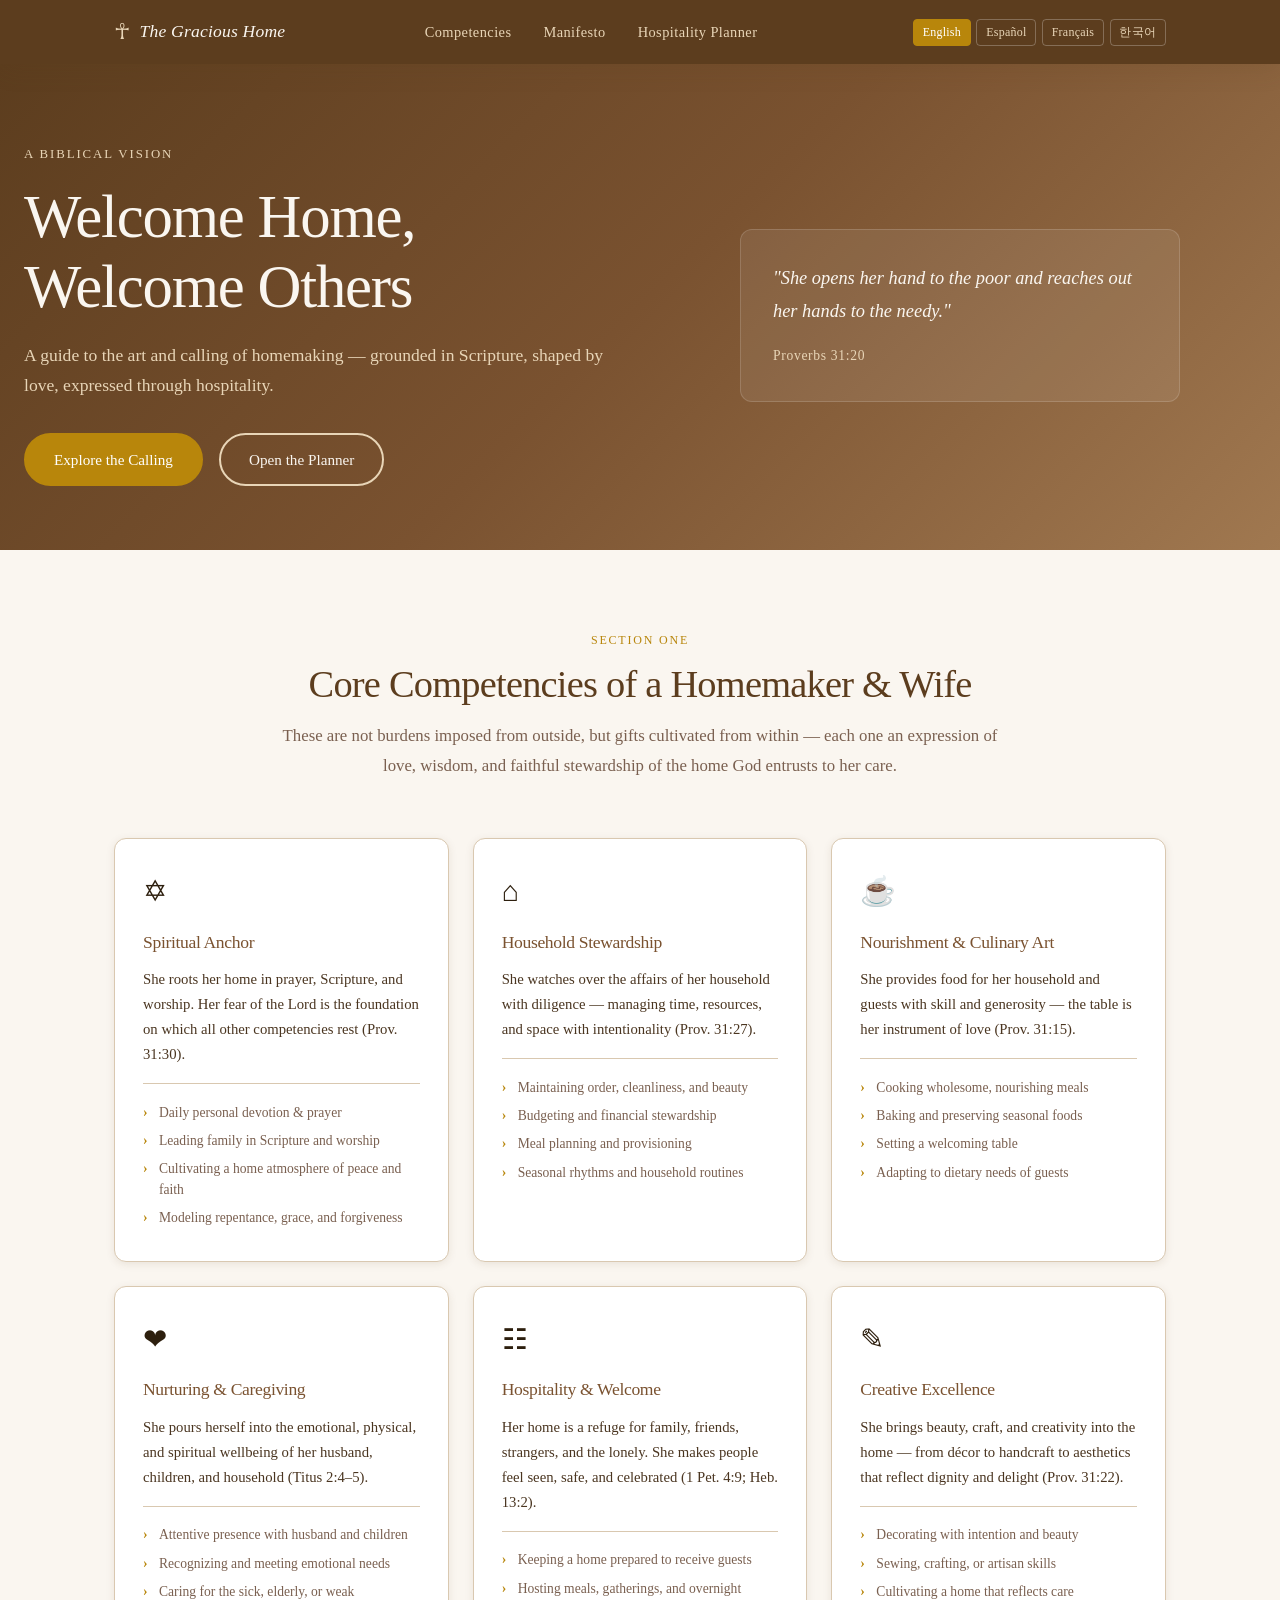
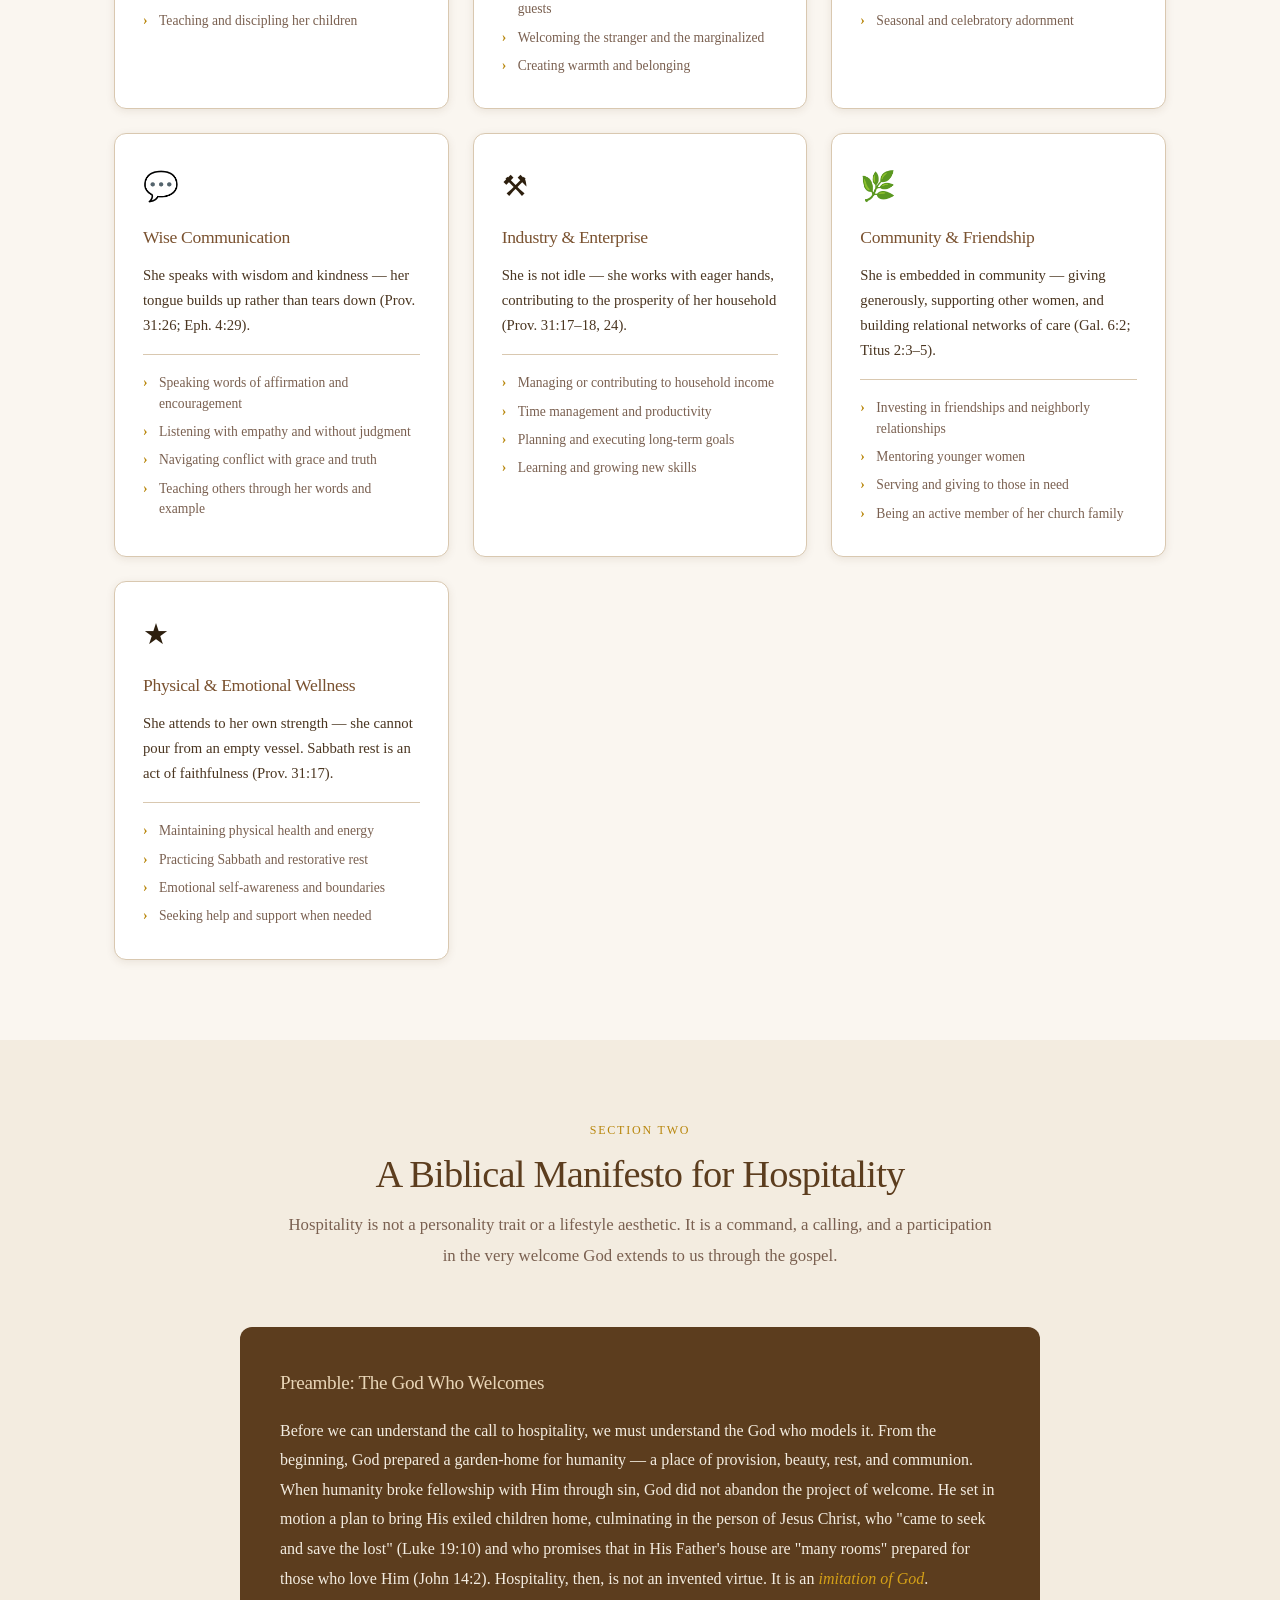
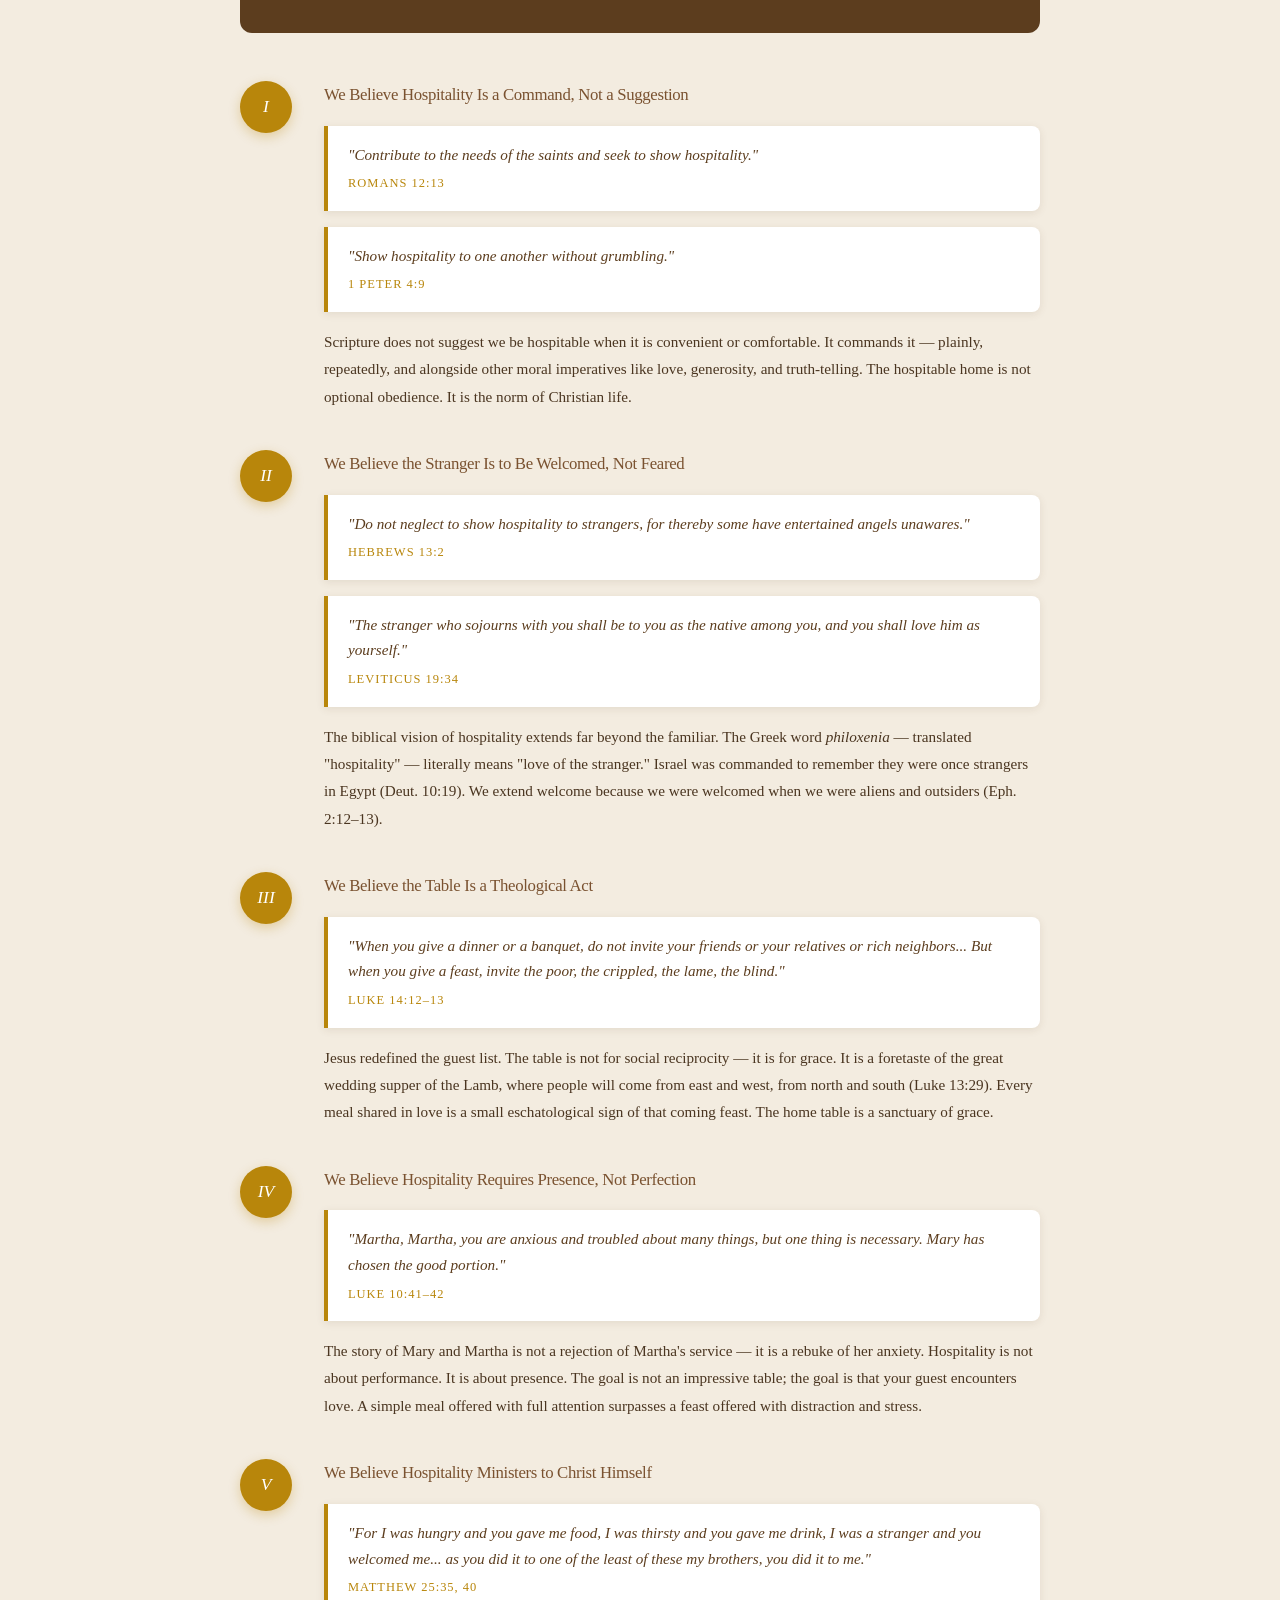
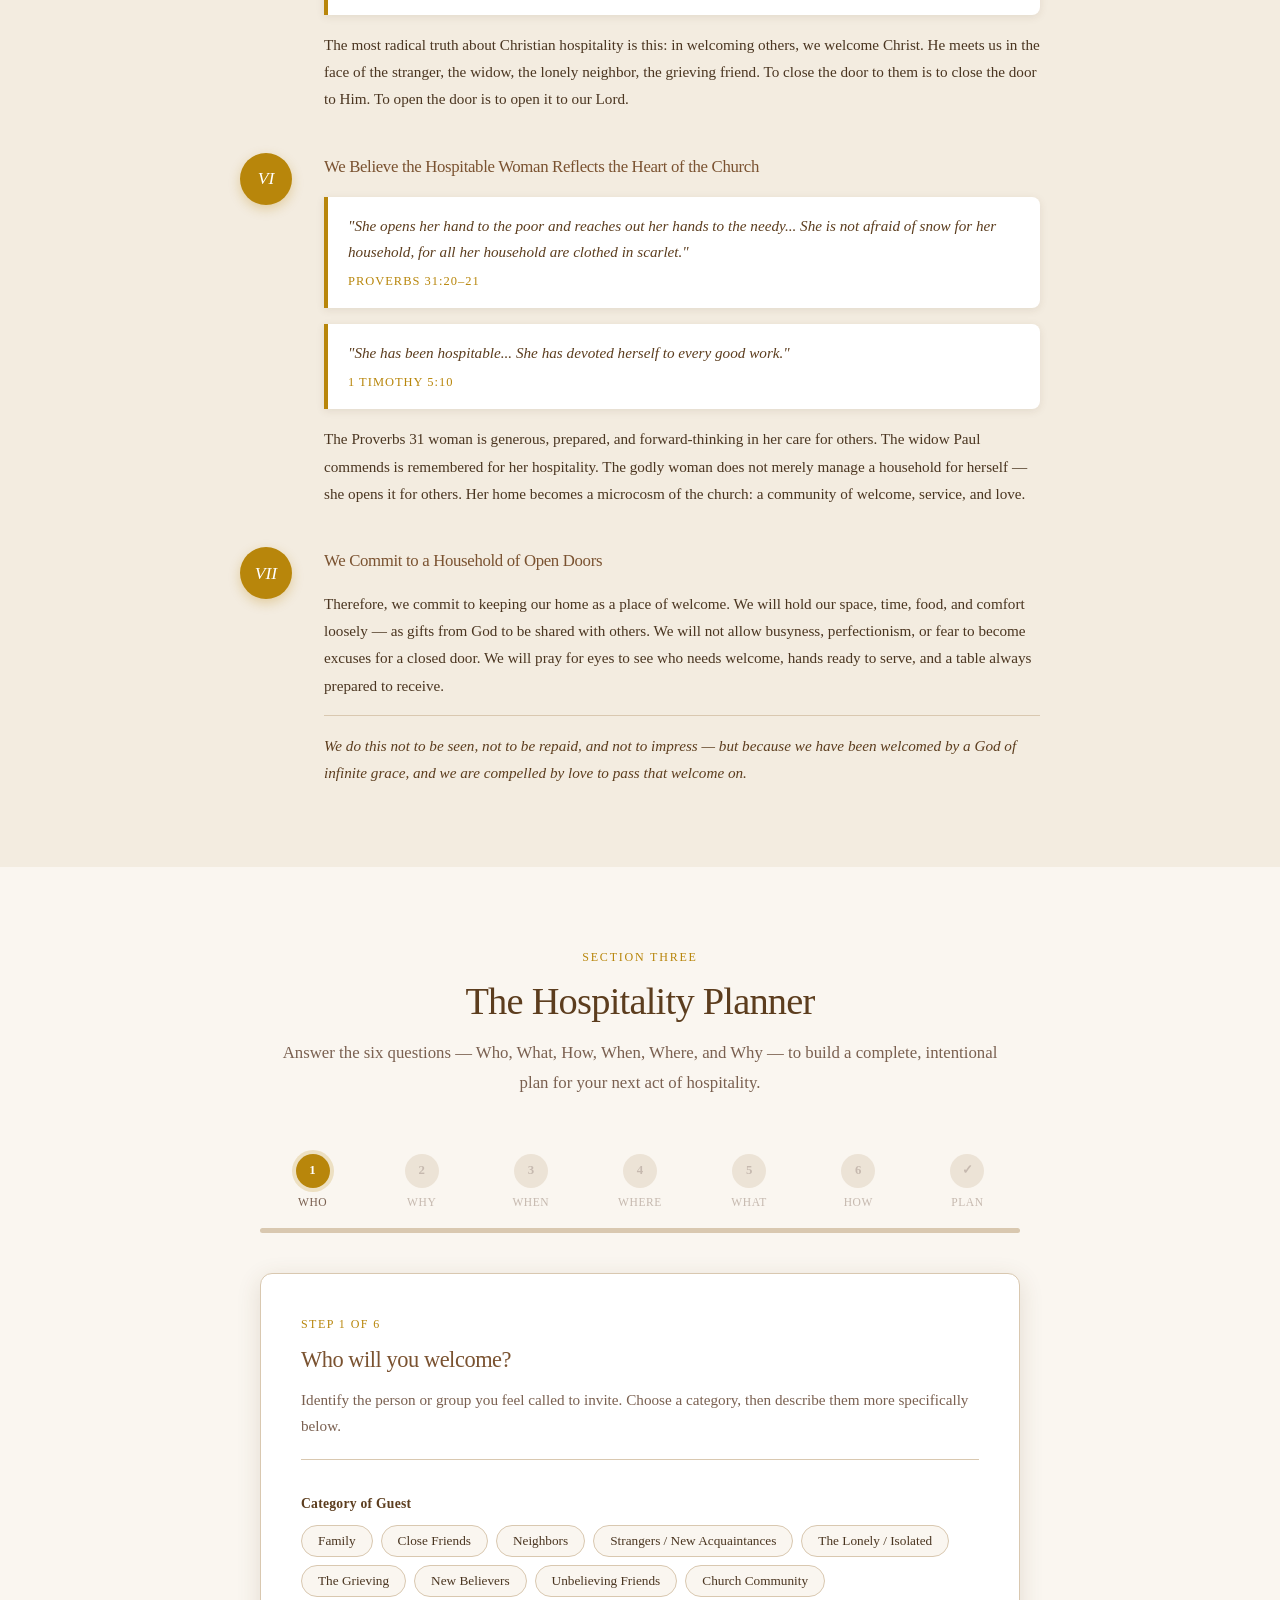
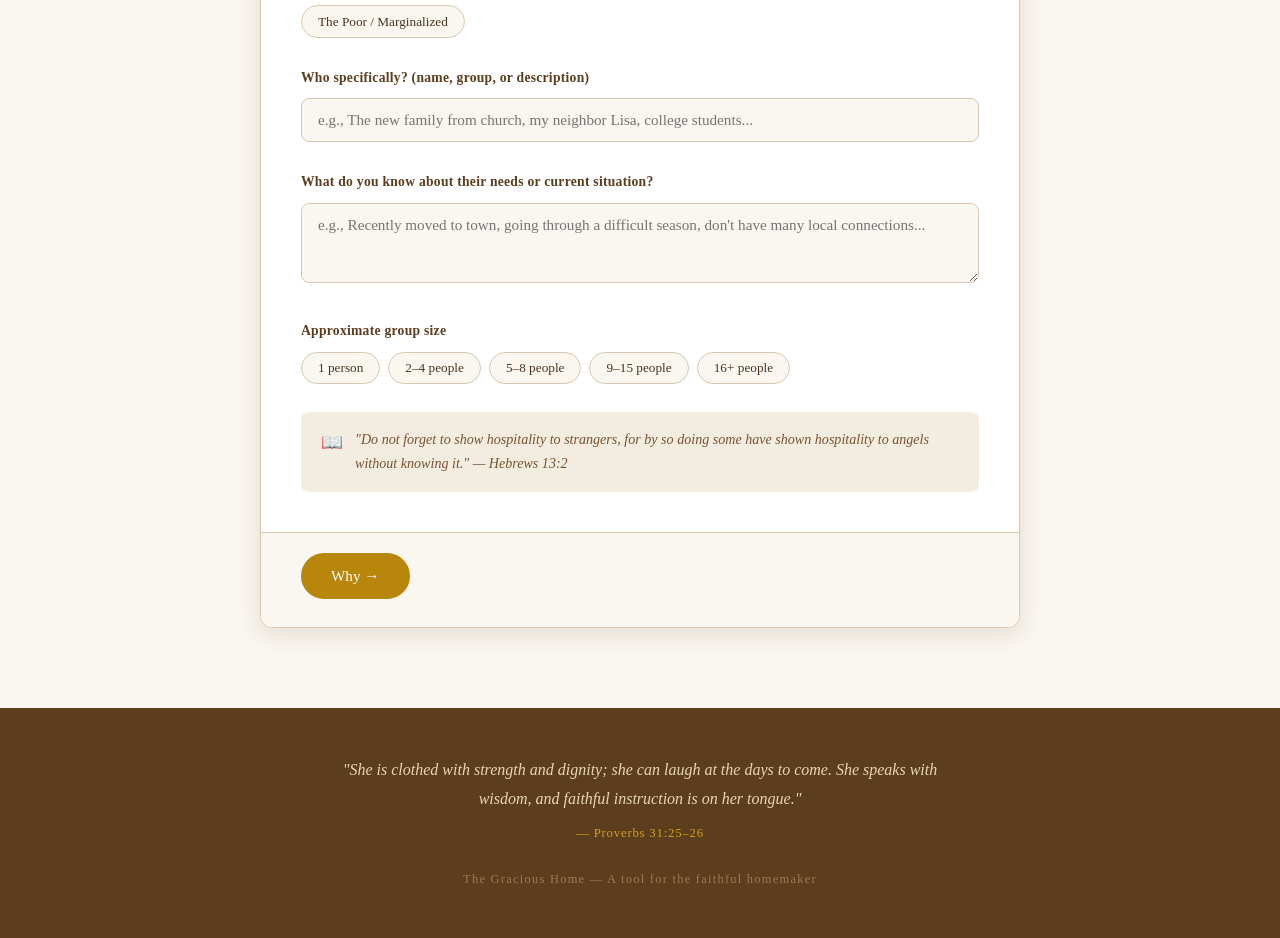
==== commit 0e3ed925: "Refactor to native multilingual architecture (EN/ES/FR/KO) - Add i18n.js engine: browser-locale dete" ====
--- a/index.html
+++ b/index.html
@@ -1,674 +1,307 @@
 <!DOCTYPE html>
-<html lang="en">
+<html lang="en" dir="ltr">
 <head>
   <meta charset="UTF-8" />
   <meta name="viewport" content="width=device-width, initial-scale=1.0" />
-  <title>The Gracious Home — A Guide to Hospitality</title>
+  <title>The Gracious Home</title>
   <link rel="stylesheet" href="style.css" />
 </head>
 <body>
 
-  <!-- NAV -->
+  <!-- ── HEADER ─────────────────────────────────────── -->
   <header class="site-header">
     <div class="header-inner">
       <div class="logo">
         <span class="logo-icon">&#9765;</span>
-        <span class="logo-text">The Gracious Home</span>
-      </div>
-      <nav>
-        <a href="#competencies">Competencies</a>
-        <a href="#manifesto">Manifesto</a>
-        <a href="#tool">Hospitality Planner</a>
+        <span class="logo-text" data-i18n="nav.brand">The Gracious Home</span>
+      </div>
+      <nav id="mainNav">
+        <a href="#competencies" data-i18n="nav.competencies">Competencies</a>
+        <a href="#manifesto"    data-i18n="nav.manifesto">Manifesto</a>
+        <a href="#tool"         data-i18n="nav.planner">Hospitality Planner</a>
       </nav>
-      <button class="nav-toggle" aria-label="Toggle menu">&#9776;</button>
+      <div id="langSwitcher" class="lang-switcher"></div>
+      <button class="nav-toggle" id="navToggle" aria-label="Toggle menu">&#9776;</button>
     </div>
   </header>
 
-  <!-- HERO -->
+  <!-- ── HERO ───────────────────────────────────────── -->
   <section class="hero">
     <div class="hero-content">
-      <p class="hero-eyebrow">A Biblical Vision</p>
-      <h1>Welcome Home,<br>Welcome Others</h1>
-      <p class="hero-sub">A guide to the art and calling of homemaking — grounded in Scripture, shaped by love, expressed through hospitality.</p>
+      <p class="hero-eyebrow" data-i18n="hero.eyebrow">A Biblical Vision</p>
+      <h1 id="heroTitle"></h1>
+      <p class="hero-sub" data-i18n="hero.subtitle"></p>
       <div class="hero-cta">
-        <a href="#competencies" class="btn btn-primary">Explore the Calling</a>
-        <a href="#tool" class="btn btn-outline">Open the Planner</a>
+        <a href="#competencies" class="btn btn-primary" data-i18n="hero.ctaPrimary">Explore the Calling</a>
+        <a href="#tool"         class="btn btn-outline"  data-i18n="hero.ctaSecondary">Open the Planner</a>
       </div>
     </div>
     <div class="hero-verse">
       <blockquote>
-        "She opens her hand to the poor and reaches out her hands to the needy."
-        <cite>Proverbs 31:20</cite>
+        <span data-i18n="hero.verse"></span>
+        <cite data-i18n="hero.verseRef"></cite>
       </blockquote>
     </div>
   </section>
 
-  <!-- ================================================================
-       SECTION 1 — CORE COMPETENCIES
-  ================================================================ -->
+  <!-- ── SECTION 1: COMPETENCIES ────────────────────── -->
   <section id="competencies" class="section section-light">
     <div class="container">
       <div class="section-header">
-        <p class="section-label">Section One</p>
-        <h2>Core Competencies of a Homemaker &amp; Wife</h2>
-        <p class="section-intro">These are not burdens imposed from outside, but gifts cultivated from within — each one an expression of love, wisdom, and faithful stewardship of the home God entrusts to her care.</p>
-      </div>
-
-      <div class="competency-grid">
-
-        <div class="competency-card">
-          <div class="card-icon">&#10021;</div>
-          <h3>Spiritual Anchor</h3>
-          <p>She roots her home in prayer, Scripture, and worship. Her fear of the Lord is the foundation on which all other competencies rest (Prov. 31:30).</p>
-          <ul class="practices">
-            <li>Daily personal devotion &amp; prayer</li>
-            <li>Leading family in Scripture and worship</li>
-            <li>Cultivating a home atmosphere of peace and faith</li>
-            <li>Modeling repentance, grace, and forgiveness</li>
-          </ul>
-        </div>
-
-        <div class="competency-card">
-          <div class="card-icon">&#8962;</div>
-          <h3>Household Stewardship</h3>
-          <p>She watches over the affairs of her household with diligence — managing time, resources, and space with intentionality (Prov. 31:27).</p>
-          <ul class="practices">
-            <li>Maintaining order, cleanliness, and beauty</li>
-            <li>Budgeting and financial stewardship</li>
-            <li>Meal planning and provisioning</li>
-            <li>Seasonal rhythms and household routines</li>
-          </ul>
-        </div>
-
-        <div class="competency-card">
-          <div class="card-icon">&#9749;</div>
-          <h3>Nourishment &amp; Culinary Art</h3>
-          <p>She provides food for her household and her guests with skill and generosity — the table is her instrument of love (Prov. 31:15).</p>
-          <ul class="practices">
-            <li>Cooking wholesome, nourishing meals</li>
-            <li>Baking and preserving seasonal foods</li>
-            <li>Setting a welcoming table</li>
-            <li>Adapting to dietary needs of guests</li>
-          </ul>
-        </div>
-
-        <div class="competency-card">
-          <div class="card-icon">&#10084;</div>
-          <h3>Nurturing &amp; Caregiving</h3>
-          <p>She pours herself into the emotional, physical, and spiritual wellbeing of her husband, children, and those in her household (Titus 2:4–5).</p>
-          <ul class="practices">
-            <li>Attentive presence with husband and children</li>
-            <li>Recognizing and meeting emotional needs</li>
-            <li>Caring for the sick, elderly, or weak</li>
-            <li>Teaching and discipling her children</li>
-          </ul>
-        </div>
-
-        <div class="competency-card">
-          <div class="card-icon">&#9775;</div>
-          <h3>Hospitality &amp; Welcome</h3>
-          <p>Her home is a refuge for family, friends, strangers, and the lonely. She makes people feel seen, safe, and celebrated (1 Pet. 4:9; Heb. 13:2).</p>
-          <ul class="practices">
-            <li>Keeping a home prepared to receive guests</li>
-            <li>Hosting meals, gatherings, and overnight guests</li>
-            <li>Welcoming the stranger and the marginalized</li>
-            <li>Creating warmth and belonging</li>
-          </ul>
-        </div>
-
-        <div class="competency-card">
-          <div class="card-icon">&#9998;</div>
-          <h3>Creative Excellence</h3>
-          <p>She brings beauty, craft, and creativity into the home — from décor to handcraft to aesthetics that reflect dignity and delight (Prov. 31:22).</p>
-          <ul class="practices">
-            <li>Decorating with intention and beauty</li>
-            <li>Sewing, crafting, or artisan skills</li>
-            <li>Cultivating a home that reflects care</li>
-            <li>Seasonal and celebratory adornment</li>
-          </ul>
-        </div>
-
-        <div class="competency-card">
-          <div class="card-icon">&#128172;</div>
-          <h3>Wise Communication</h3>
-          <p>She speaks with wisdom and kindness — her tongue builds up rather than tears down (Prov. 31:26; Eph. 4:29).</p>
-          <ul class="practices">
-            <li>Speaking words of affirmation and encouragement</li>
-            <li>Listening with empathy and without judgment</li>
-            <li>Navigating conflict with grace and truth</li>
-            <li>Teaching others through her words and example</li>
-          </ul>
-        </div>
-
-        <div class="competency-card">
-          <div class="card-icon">&#9878;</div>
-          <h3>Industry &amp; Enterprise</h3>
-          <p>She is not idle — she works with eager hands and is not afraid of honest work, contributing to the prosperity of her household (Prov. 31:17–18, 24).</p>
-          <ul class="practices">
-            <li>Managing or contributing to household income</li>
-            <li>Time management and productivity</li>
-            <li>Planning and executing long-term goals</li>
-            <li>Learning and growing new skills</li>
-          </ul>
-        </div>
-
-        <div class="competency-card">
-          <div class="card-icon">&#127807;</div>
-          <h3>Community &amp; Friendship</h3>
-          <p>She is embedded in a community — she gives generously, supports other women, and builds relational networks of care (Gal. 6:2; Titus 2:3–5).</p>
-          <ul class="practices">
-            <li>Investing in friendships and neighborly relationships</li>
-            <li>Mentoring younger women</li>
-            <li>Serving and giving to those in need</li>
-            <li>Being an active member of her church family</li>
-          </ul>
-        </div>
-
-        <div class="competency-card">
-          <div class="card-icon">&#9733;</div>
-          <h3>Physical &amp; Emotional Wellness</h3>
-          <p>She attends to her own strength — she cannot pour from an empty vessel. Sabbath rest and self-care are acts of faithfulness (Prov. 31:17).</p>
-          <ul class="practices">
-            <li>Maintaining physical health and energy</li>
-            <li>Practicing Sabbath and restorative rest</li>
-            <li>Emotional self-awareness and boundaries</li>
-            <li>Seeking help and support when needed</li>
-          </ul>
-        </div>
-
+        <p class="section-label" data-i18n="competencies.sectionLabel">Section One</p>
+        <h2 data-i18n="competencies.title">Core Competencies</h2>
+        <p class="section-intro" data-i18n="competencies.intro"></p>
+      </div>
+      <div class="competency-grid" id="competencyGrid">
+        <!-- rendered by app.js -->
       </div>
     </div>
   </section>
 
-  <!-- ================================================================
-       SECTION 2 — BIBLICAL MANIFESTO
-  ================================================================ -->
+  <!-- ── SECTION 2: MANIFESTO ───────────────────────── -->
   <section id="manifesto" class="section section-warm">
     <div class="container">
       <div class="section-header">
-        <p class="section-label">Section Two</p>
-        <h2>A Biblical Manifesto for Hospitality</h2>
-        <p class="section-intro">Hospitality is not a personality trait or a lifestyle aesthetic. It is a command, a calling, and a participation in the very welcome God extends to us through the gospel.</p>
-      </div>
-
+        <p class="section-label" data-i18n="manifesto.sectionLabel">Section Two</p>
+        <h2 data-i18n="manifesto.title">A Biblical Manifesto</h2>
+        <p class="section-intro" data-i18n="manifesto.intro"></p>
+      </div>
       <div class="manifesto-content">
-
-        <div class="manifesto-preamble">
-          <h3>Preamble: The God Who Welcomes</h3>
-          <p>Before we can understand the call to hospitality, we must understand the God who models it. From the beginning, God prepared a garden-home for humanity — a place of provision, beauty, rest, and communion. When humanity broke fellowship with Him through sin, God did not abandon the project of welcome. He set in motion a plan to bring His exiled children home, culminating in the person of Jesus Christ, who "came to seek and save the lost" (Luke 19:10) and who promises that in His Father's house are "many rooms" prepared for those who love Him (John 14:2). Hospitality, then, is not an invented virtue. It is an <em>imitation of God</em>.</p>
+        <div class="manifesto-preamble" id="manifestoPreamble">
+          <!-- rendered by app.js -->
         </div>
-
-        <div class="manifesto-pillars">
-
-          <div class="pillar">
-            <div class="pillar-number">I</div>
-            <div class="pillar-body">
-              <h3>We Believe Hospitality Is a Command, Not a Suggestion</h3>
-              <div class="scripture-block">
-                <p class="verse">"Contribute to the needs of the saints and seek to show hospitality."</p>
-                <p class="ref">Romans 12:13</p>
-              </div>
-              <div class="scripture-block">
-                <p class="verse">"Show hospitality to one another without grumbling."</p>
-                <p class="ref">1 Peter 4:9</p>
-              </div>
-              <p>Scripture does not suggest we be hospitable when it is convenient or comfortable. It commands it — plainly, repeatedly, and alongside other moral imperatives like love, generosity, and truth-telling. The hospitable home is not optional obedience. It is the norm of Christian life.</p>
-            </div>
-          </div>
-
-          <div class="pillar">
-            <div class="pillar-number">II</div>
-            <div class="pillar-body">
-              <h3>We Believe the Stranger Is to Be Welcomed, Not Feared</h3>
-              <div class="scripture-block">
-                <p class="verse">"Do not neglect to show hospitality to strangers, for thereby some have entertained angels unawares."</p>
-                <p class="ref">Hebrews 13:2</p>
-              </div>
-              <div class="scripture-block">
-                <p class="verse">"The stranger who sojourns with you shall be to you as the native among you, and you shall love him as yourself."</p>
-                <p class="ref">Leviticus 19:34</p>
-              </div>
-              <p>The biblical vision of hospitality extends far beyond the familiar. The Greek word <em>philoxenia</em> — translated "hospitality" — literally means "love of the stranger." Israel was commanded to remember they were once strangers in Egypt (Deut. 10:19). We extend welcome because we were welcomed when we were aliens and outsiders (Eph. 2:12–13).</p>
-            </div>
-          </div>
-
-          <div class="pillar">
-            <div class="pillar-number">III</div>
-            <div class="pillar-body">
-              <h3>We Believe the Table Is a Theological Act</h3>
-              <div class="scripture-block">
-                <p class="verse">"When you give a dinner or a banquet, do not invite your friends or your brothers or your relatives or rich neighbors, lest they also invite you in return and you be repaid. But when you give a feast, invite the poor, the crippled, the lame, the blind."</p>
-                <p class="ref">Luke 14:12–13</p>
-              </div>
-              <p>Jesus redefined the guest list. The table is not for social reciprocity — it is for grace. It is a foretaste of the great wedding supper of the Lamb, where people will come from east and west, from north and south (Luke 13:29). Every meal shared in love is a small eschatological sign of that coming feast. The home table is a sanctuary of grace.</p>
-            </div>
-          </div>
-
-          <div class="pillar">
-            <div class="pillar-number">IV</div>
-            <div class="pillar-body">
-              <h3>We Believe Hospitality Requires Presence, Not Perfection</h3>
-              <div class="scripture-block">
-                <p class="verse">"Martha, Martha, you are anxious and troubled about many things, but one thing is necessary. Mary has chosen the good portion."</p>
-                <p class="ref">Luke 10:41–42</p>
-              </div>
-              <p>The story of Mary and Martha is not a rejection of Martha's service — it is a rebuke of her anxiety and her resentment of Mary's presence with Jesus. Hospitality is not about performance. It is about presence. The goal is not an impressive table; the goal is that your guest encounters love. A simple meal offered with full attention and genuine warmth surpasses a feast offered with distraction and stress.</p>
-            </div>
-          </div>
-
-          <div class="pillar">
-            <div class="pillar-number">V</div>
-            <div class="pillar-body">
-              <h3>We Believe Hospitality Ministers to Christ Himself</h3>
-              <div class="scripture-block">
-                <p class="verse">"For I was hungry and you gave me food, I was thirsty and you gave me drink, I was a stranger and you welcomed me... Truly, I say to you, as you did it to one of the least of these my brothers, you did it to me."</p>
-                <p class="ref">Matthew 25:35, 40</p>
-              </div>
-              <p>The most radical truth about Christian hospitality is this: in welcoming others, we welcome Christ. He meets us in the face of the stranger, the widow, the lonely neighbor, the grieving friend. To close the door to them is to close the door to Him. To open the door is to open it to our Lord.</p>
-            </div>
-          </div>
-
-          <div class="pillar">
-            <div class="pillar-number">VI</div>
-            <div class="pillar-body">
-              <h3>We Believe the Hospitable Woman Reflects the Heart of the Church</h3>
-              <div class="scripture-block">
-                <p class="verse">"She opens her hand to the poor and reaches out her hands to the needy... She is not afraid of snow for her household, for all her household are clothed in scarlet."</p>
-                <p class="ref">Proverbs 31:20, 21</p>
-              </div>
-              <div class="scripture-block">
-                <p class="verse">"She has been hospitable... She has devoted herself to every good work."</p>
-                <p class="ref">1 Timothy 5:10</p>
-              </div>
-              <p>The Proverbs 31 woman is generous, prepared, and forward-thinking in her care for others. The widow Paul commends is remembered for her hospitality. The godly woman does not merely manage a household for herself — she opens it for others. Her home becomes a microcosm of the church: a community of welcome, service, and love.</p>
-            </div>
-          </div>
-
-          <div class="pillar">
-            <div class="pillar-number">VII</div>
-            <div class="pillar-body">
-              <h3>We Commit to a Household of Open Doors</h3>
-              <p>Therefore, we commit to keeping our home as a place of welcome. We will hold our space, time, food, and comfort loosely — as gifts from God to be shared with others. We will not allow busyness, perfectionism, or fear to become excuses for a closed door. We will pray for eyes to see who needs welcome, hands ready to serve, and a table always prepared to receive.</p>
-              <p class="manifesto-charge">We do this not to be seen, not to be repaid, and not to impress — but because we have been welcomed by a God of infinite grace, and we are compelled by love to pass that welcome on.</p>
-            </div>
-          </div>
-
+        <div class="manifesto-pillars" id="manifestoPillars">
+          <!-- rendered by app.js -->
         </div>
       </div>
     </div>
   </section>
 
-  <!-- ================================================================
-       SECTION 3 — HOSPITALITY PLANNER TOOL
-  ================================================================ -->
+  <!-- ── SECTION 3: PLANNER ─────────────────────────── -->
   <section id="tool" class="section section-light">
     <div class="container">
       <div class="section-header">
-        <p class="section-label">Section Three</p>
-        <h2>The Hospitality Planner</h2>
-        <p class="section-intro">Answer the six questions — Who, What, How, When, Where, and Why — to build a complete, intentional plan for your next act of hospitality.</p>
+        <p class="section-label" data-i18n="planner.sectionLabel">Section Three</p>
+        <h2 data-i18n="planner.title">The Hospitality Planner</h2>
+        <p class="section-intro" data-i18n="planner.intro"></p>
       </div>
 
       <div class="planner-wrapper">
 
-        <!-- Progress Bar -->
+        <!-- Progress -->
         <div class="planner-progress">
-          <div class="progress-steps">
-            <div class="step active" data-step="1">
-              <div class="step-circle">1</div>
-              <span>Who</span>
-            </div>
-            <div class="step" data-step="2">
-              <div class="step-circle">2</div>
-              <span>Why</span>
-            </div>
-            <div class="step" data-step="3">
-              <div class="step-circle">3</div>
-              <span>When</span>
-            </div>
-            <div class="step" data-step="4">
-              <div class="step-circle">4</div>
-              <span>Where</span>
-            </div>
-            <div class="step" data-step="5">
-              <div class="step-circle">5</div>
-              <span>What</span>
-            </div>
-            <div class="step" data-step="6">
-              <div class="step-circle">6</div>
-              <span>How</span>
-            </div>
-            <div class="step" data-step="7">
-              <div class="step-circle">&#10003;</div>
-              <span>Plan</span>
-            </div>
-          </div>
+          <div class="progress-steps" id="progressSteps"></div>
           <div class="progress-bar-track">
             <div class="progress-bar-fill" id="progressFill"></div>
           </div>
         </div>
 
-        <!-- Step Forms -->
+        <!-- Card -->
         <div class="planner-card">
 
-          <!-- STEP 1: WHO -->
+          <!-- Step 1: WHO -->
           <div class="planner-step active" id="step-1">
             <div class="step-header">
-              <span class="step-label">Step 1 of 6</span>
-              <h3>Who will you welcome?</h3>
-              <p>Identify the person or group you feel called to invite. Choose a category, then describe them more specifically below.</p>
-            </div>
-
-            <div class="field-group">
-              <label class="field-label">Category of Guest</label>
-              <div class="chip-select" id="guestCategory">
-                <button type="button" class="chip" data-value="family">Family</button>
-                <button type="button" class="chip" data-value="friends">Close Friends</button>
-                <button type="button" class="chip" data-value="neighbors">Neighbors</button>
-                <button type="button" class="chip" data-value="strangers">Strangers / New Acquaintances</button>
-                <button type="button" class="chip" data-value="lonely">The Lonely / Isolated</button>
-                <button type="button" class="chip" data-value="grieving">The Grieving</button>
-                <button type="button" class="chip" data-value="new-believers">New Believers</button>
-                <button type="button" class="chip" data-value="unbelievers">Unbelieving Friends</button>
-                <button type="button" class="chip" data-value="church">Church Community</button>
-                <button type="button" class="chip" data-value="poor">The Poor / Marginalized</button>
-              </div>
-            </div>
-
-            <div class="field-group">
-              <label class="field-label" for="guestName">Who specifically? (name, group, or description)</label>
-              <input type="text" id="guestName" class="text-input" placeholder="e.g., The new family from church, my neighbor Lisa, college students..." />
-            </div>
-
-            <div class="field-group">
-              <label class="field-label" for="guestNeeds">What do you know about their needs or current situation?</label>
-              <textarea id="guestNeeds" class="text-area" rows="3" placeholder="e.g., Recently moved to town, going through a difficult season, don't have many local connections..."></textarea>
-            </div>
-
-            <div class="field-group">
-              <label class="field-label">Approximate group size</label>
-              <div class="chip-select" id="groupSize">
-                <button type="button" class="chip" data-value="1">1 person</button>
-                <button type="button" class="chip" data-value="2-4">2–4 people</button>
-                <button type="button" class="chip" data-value="5-8">5–8 people</button>
-                <button type="button" class="chip" data-value="9-15">9–15 people</button>
-                <button type="button" class="chip" data-value="16+">16+ people</button>
-              </div>
-            </div>
-
-            <div class="scripture-prompt">
-              <span class="sp-icon">&#128214;</span>
-              <p>"Do not forget to show hospitality to strangers, for by so doing some have shown hospitality to angels without knowing it." — Hebrews 13:2</p>
-            </div>
-          </div>
-
-          <!-- STEP 2: WHY -->
+              <span class="step-label" data-i18n="planner.steps.who.stepLabel"></span>
+              <h3 data-i18n="planner.steps.who.title"></h3>
+              <p data-i18n="planner.steps.who.description"></p>
+            </div>
+            <div class="field-group">
+              <label class="field-label" data-i18n="planner.steps.who.guestCategory.label"></label>
+              <div class="chip-select" id="guestCategory" data-field="guestCategory" data-step="who" data-multi="false"></div>
+            </div>
+            <div class="field-group">
+              <label class="field-label" for="guestName" data-i18n="planner.steps.who.guestName.label"></label>
+              <input type="text" id="guestName" class="text-input" data-i18n-placeholder="planner.steps.who.guestName.placeholder" />
+            </div>
+            <div class="field-group">
+              <label class="field-label" for="guestNeeds" data-i18n="planner.steps.who.guestNeeds.label"></label>
+              <textarea id="guestNeeds" class="text-area" rows="3" data-i18n-placeholder="planner.steps.who.guestNeeds.placeholder"></textarea>
+            </div>
+            <div class="field-group">
+              <label class="field-label" data-i18n="planner.steps.who.groupSize.label"></label>
+              <div class="chip-select" id="groupSize" data-field="groupSize" data-step="who" data-multi="false"></div>
+            </div>
+            <div class="scripture-prompt">
+              <span class="sp-icon">&#128214;</span>
+              <p data-i18n="planner.steps.who.scripture"></p>
+            </div>
+          </div>
+
+          <!-- Step 2: WHY -->
           <div class="planner-step" id="step-2">
             <div class="step-header">
-              <span class="step-label">Step 2 of 6</span>
-              <h3>Why are you extending this hospitality?</h3>
-              <p>Clarity of purpose shapes everything — from the tone of the gathering to how you prepare your heart.</p>
-            </div>
-
-            <div class="field-group">
-              <label class="field-label">Primary motivation (choose all that apply)</label>
-              <div class="chip-select multi" id="motivation">
-                <button type="button" class="chip" data-value="obedience">Obedience to Scripture</button>
-                <button type="button" class="chip" data-value="love">Love for this person / people</button>
-                <button type="button" class="chip" data-value="evangelism">Share the gospel / point to Jesus</button>
-                <button type="button" class="chip" data-value="community">Build community &amp; belonging</button>
-                <button type="button" class="chip" data-value="comfort">Comfort someone in pain</button>
-                <button type="button" class="chip" data-value="celebrate">Celebrate a milestone or blessing</button>
-                <button type="button" class="chip" data-value="serve">Practical service / meet a need</button>
-                <button type="button" class="chip" data-value="disciple">Disciple or mentor</button>
-                <button type="button" class="chip" data-value="welcome">Help someone feel welcomed / seen</button>
-              </div>
-            </div>
-
-            <div class="field-group">
-              <label class="field-label" for="whyStatement">Write your "why" in one or two sentences</label>
-              <textarea id="whyStatement" class="text-area" rows="3" placeholder="e.g., I want Sarah to know she is not alone after her miscarriage, and that our home is a safe place for her grief..."></textarea>
-            </div>
-
-            <div class="field-group">
-              <label class="field-label" for="prayerIntent">What do you want to pray for this person/gathering?</label>
-              <textarea id="prayerIntent" class="text-area" rows="3" placeholder="e.g., That they would feel the love of God through our home, that conversation would open doors to their heart..."></textarea>
-            </div>
-
-            <div class="scripture-prompt">
-              <span class="sp-icon">&#128214;</span>
-              <p>"We love because he first loved us." — 1 John 4:19</p>
-            </div>
-          </div>
-
-          <!-- STEP 3: WHEN -->
+              <span class="step-label" data-i18n="planner.steps.why.stepLabel"></span>
+              <h3 data-i18n="planner.steps.why.title"></h3>
+              <p data-i18n="planner.steps.why.description"></p>
+            </div>
+            <div class="field-group">
+              <label class="field-label" data-i18n="planner.steps.why.motivation.label"></label>
+              <div class="chip-select" id="motivation" data-field="motivation" data-step="why" data-multi="true"></div>
+            </div>
+            <div class="field-group">
+              <label class="field-label" for="whyStatement" data-i18n="planner.steps.why.whyStatement.label"></label>
+              <textarea id="whyStatement" class="text-area" rows="3" data-i18n-placeholder="planner.steps.why.whyStatement.placeholder"></textarea>
+            </div>
+            <div class="field-group">
+              <label class="field-label" for="prayerIntent" data-i18n="planner.steps.why.prayerIntent.label"></label>
+              <textarea id="prayerIntent" class="text-area" rows="3" data-i18n-placeholder="planner.steps.why.prayerIntent.placeholder"></textarea>
+            </div>
+            <div class="scripture-prompt">
+              <span class="sp-icon">&#128214;</span>
+              <p data-i18n="planner.steps.why.scripture"></p>
+            </div>
+          </div>
+
+          <!-- Step 3: WHEN -->
           <div class="planner-step" id="step-3">
             <div class="step-header">
-              <span class="step-label">Step 3 of 6</span>
-              <h3>When will you extend this welcome?</h3>
-              <p>Choose a time that is intentional and doable — then guard it as you would any other commitment.</p>
-            </div>
-
-            <div class="field-group">
-              <label class="field-label" for="eventDate">Target date or timeframe</label>
-              <input type="text" id="eventDate" class="text-input" placeholder="e.g., This Saturday, within the next two weeks, the first Sunday of the month..." />
-            </div>
-
-            <div class="field-group">
-              <label class="field-label">Time of day / meal slot</label>
-              <div class="chip-select" id="mealSlot">
-                <button type="button" class="chip" data-value="breakfast">Breakfast / Morning</button>
-                <button type="button" class="chip" data-value="brunch">Brunch</button>
-                <button type="button" class="chip" data-value="lunch">Lunch</button>
-                <button type="button" class="chip" data-value="afternoon">Afternoon / Tea</button>
-                <button type="button" class="chip" data-value="dinner">Dinner</button>
-                <button type="button" class="chip" data-value="overnight">Overnight / Weekend</button>
-                <button type="button" class="chip" data-value="flexible">Flexible / Drop-in</button>
-              </div>
-            </div>
-
-            <div class="field-group">
-              <label class="field-label" for="duration">Estimated duration</label>
-              <input type="text" id="duration" class="text-input" placeholder="e.g., 2 hours, all afternoon, the whole weekend..." />
-            </div>
-
-            <div class="field-group">
-              <label class="field-label" for="prepTime">Preparation lead time available</label>
-              <input type="text" id="prepTime" class="text-input" placeholder="e.g., 3 days, 1 week..." />
-            </div>
-
-            <div class="scripture-prompt">
-              <span class="sp-icon">&#128214;</span>
-              <p>"She gets up while it is still night; she provides food for her family and portions for her female servants." — Proverbs 31:15</p>
-            </div>
-          </div>
-
-          <!-- STEP 4: WHERE -->
+              <span class="step-label" data-i18n="planner.steps.when.stepLabel"></span>
+              <h3 data-i18n="planner.steps.when.title"></h3>
+              <p data-i18n="planner.steps.when.description"></p>
+            </div>
+            <div class="field-group">
+              <label class="field-label" for="eventDate" data-i18n="planner.steps.when.eventDate.label"></label>
+              <input type="text" id="eventDate" class="text-input" data-i18n-placeholder="planner.steps.when.eventDate.placeholder" />
+            </div>
+            <div class="field-group">
+              <label class="field-label" data-i18n="planner.steps.when.mealSlot.label"></label>
+              <div class="chip-select" id="mealSlot" data-field="mealSlot" data-step="when" data-multi="false"></div>
+            </div>
+            <div class="field-group">
+              <label class="field-label" for="duration" data-i18n="planner.steps.when.duration.label"></label>
+              <input type="text" id="duration" class="text-input" data-i18n-placeholder="planner.steps.when.duration.placeholder" />
+            </div>
+            <div class="field-group">
+              <label class="field-label" for="prepTime" data-i18n="planner.steps.when.prepTime.label"></label>
+              <input type="text" id="prepTime" class="text-input" data-i18n-placeholder="planner.steps.when.prepTime.placeholder" />
+            </div>
+            <div class="scripture-prompt">
+              <span class="sp-icon">&#128214;</span>
+              <p data-i18n="planner.steps.when.scripture"></p>
+            </div>
+          </div>
+
+          <!-- Step 4: WHERE -->
           <div class="planner-step" id="step-4">
             <div class="step-header">
-              <span class="step-label">Step 4 of 6</span>
-              <h3>Where will you host?</h3>
-              <p>The setting shapes the experience. Choose the location that best serves your guests and your purpose.</p>
-            </div>
-
-            <div class="field-group">
-              <label class="field-label">Primary location</label>
-              <div class="chip-select" id="location">
-                <button type="button" class="chip" data-value="home-inside">My home (indoors)</button>
-                <button type="button" class="chip" data-value="home-outside">My home (backyard / patio)</button>
-                <button type="button" class="chip" data-value="their-home">Their home (I bring the food/care)</button>
-                <button type="button" class="chip" data-value="church">Church building or gathering space</button>
-                <button type="button" class="chip" data-value="park">Park or outdoor space</button>
-                <button type="button" class="chip" data-value="restaurant">Restaurant or café</button>
-                <button type="button" class="chip" data-value="hospital">Hospital or care facility</button>
-                <button type="button" class="chip" data-value="neighborhood">Neighborhood or street</button>
-              </div>
-            </div>
-
-            <div class="field-group">
-              <label class="field-label" for="spaceNotes">Any notes on space preparation or accessibility?</label>
-              <textarea id="spaceNotes" class="text-area" rows="3" placeholder="e.g., Need to set up the guest room, borrow extra chairs, consider wheelchair access..."></textarea>
-            </div>
-
-            <div class="field-group">
-              <label class="field-label">Atmosphere goal</label>
-              <div class="chip-select multi" id="atmosphere">
-                <button type="button" class="chip" data-value="warm">Warm &amp; cozy</button>
-                <button type="button" class="chip" data-value="joyful">Joyful &amp; celebratory</button>
-                <button type="button" class="chip" data-value="peaceful">Quiet &amp; restful</button>
-                <button type="button" class="chip" data-value="safe">Safe &amp; unhurried</button>
-                <button type="button" class="chip" data-value="energetic">Lively &amp; energetic</button>
-                <button type="button" class="chip" data-value="formal">Dignified &amp; special</button>
-              </div>
-            </div>
-
-            <div class="scripture-prompt">
-              <span class="sp-icon">&#128214;</span>
-              <p>"Better is a dinner of herbs where love is than a fattened ox and hatred with it." — Proverbs 15:17</p>
-            </div>
-          </div>
-
-          <!-- STEP 5: WHAT -->
+              <span class="step-label" data-i18n="planner.steps.where.stepLabel"></span>
+              <h3 data-i18n="planner.steps.where.title"></h3>
+              <p data-i18n="planner.steps.where.description"></p>
+            </div>
+            <div class="field-group">
+              <label class="field-label" data-i18n="planner.steps.where.location.label"></label>
+              <div class="chip-select" id="location" data-field="location" data-step="where" data-multi="false"></div>
+            </div>
+            <div class="field-group">
+              <label class="field-label" for="spaceNotes" data-i18n="planner.steps.where.spaceNotes.label"></label>
+              <textarea id="spaceNotes" class="text-area" rows="3" data-i18n-placeholder="planner.steps.where.spaceNotes.placeholder"></textarea>
+            </div>
+            <div class="field-group">
+              <label class="field-label" data-i18n="planner.steps.where.atmosphere.label"></label>
+              <div class="chip-select" id="atmosphere" data-field="atmosphere" data-step="where" data-multi="true"></div>
+            </div>
+            <div class="scripture-prompt">
+              <span class="sp-icon">&#128214;</span>
+              <p data-i18n="planner.steps.where.scripture"></p>
+            </div>
+          </div>
+
+          <!-- Step 5: WHAT -->
           <div class="planner-step" id="step-5">
             <div class="step-header">
-              <span class="step-label">Step 5 of 6</span>
-              <h3>What will you offer?</h3>
-              <p>Think through the practical gifts of food, activity, and provision you will bring to your guests.</p>
-            </div>
-
-            <div class="field-group">
-              <label class="field-label">Type of food / meal</label>
-              <div class="chip-select multi" id="foodType">
-                <button type="button" class="chip" data-value="full-meal">Full home-cooked meal</button>
-                <button type="button" class="chip" data-value="simple-meal">Simple / easy meal</button>
-                <button type="button" class="chip" data-value="baked-goods">Baked goods / treat</button>
-                <button type="button" class="chip" data-value="snacks">Snacks &amp; beverages</button>
-                <button type="button" class="chip" data-value="potluck">Potluck / everyone brings something</button>
-                <button type="button" class="chip" data-value="catered">Ordered / catered food</button>
-                <button type="button" class="chip" data-value="meal-delivery">Meal delivered to them</button>
-                <button type="button" class="chip" data-value="no-food">No food — presence only</button>
-              </div>
-            </div>
-
-            <div class="field-group">
-              <label class="field-label" for="menuIdeas">Menu ideas or specific dishes</label>
-              <textarea id="menuIdeas" class="text-area" rows="3" placeholder="e.g., Pot roast, salad, sourdough bread, apple pie; or simple pasta with salad and garlic bread..."></textarea>
-            </div>
-
-            <div class="field-group">
-              <label class="field-label">Activities or experiences to offer</label>
-              <div class="chip-select multi" id="activities">
-                <button type="button" class="chip" data-value="conversation">Deep conversation</button>
-                <button type="button" class="chip" data-value="games">Games or fun</button>
-                <button type="button" class="chip" data-value="prayer">Prayer together</button>
-                <button type="button" class="chip" data-value="bible">Bible study or devotion</button>
-                <button type="button" class="chip" data-value="worship">Worship / music</button>
-                <button type="button" class="chip" data-value="children">Child-friendly activities</button>
-                <button type="button" class="chip" data-value="creative">Craft or creative activity</button>
-                <button type="button" class="chip" data-value="rest">Rest &amp; quiet</button>
-                <button type="button" class="chip" data-value="outdoors">Outdoor activity</button>
-              </div>
-            </div>
-
-            <div class="field-group">
-              <label class="field-label" for="specialNeeds">Any dietary restrictions or special needs to accommodate?</label>
-              <input type="text" id="specialNeeds" class="text-input" placeholder="e.g., Gluten-free, nut allergy, vegetarian, young children present..." />
-            </div>
-
-            <div class="scripture-prompt">
-              <span class="sp-icon">&#128214;</span>
-              <p>"She looks well to the ways of her household and does not eat the bread of idleness." — Proverbs 31:27</p>
-            </div>
-          </div>
-
-          <!-- STEP 6: HOW -->
+              <span class="step-label" data-i18n="planner.steps.what.stepLabel"></span>
+              <h3 data-i18n="planner.steps.what.title"></h3>
+              <p data-i18n="planner.steps.what.description"></p>
+            </div>
+            <div class="field-group">
+              <label class="field-label" data-i18n="planner.steps.what.foodType.label"></label>
+              <div class="chip-select" id="foodType" data-field="foodType" data-step="what" data-multi="true"></div>
+            </div>
+            <div class="field-group">
+              <label class="field-label" for="menuIdeas" data-i18n="planner.steps.what.menuIdeas.label"></label>
+              <textarea id="menuIdeas" class="text-area" rows="3" data-i18n-placeholder="planner.steps.what.menuIdeas.placeholder"></textarea>
+            </div>
+            <div class="field-group">
+              <label class="field-label" data-i18n="planner.steps.what.activities.label"></label>
+              <div class="chip-select" id="activities" data-field="activities" data-step="what" data-multi="true"></div>
+            </div>
+            <div class="field-group">
+              <label class="field-label" for="specialNeeds" data-i18n="planner.steps.what.specialNeeds.label"></label>
+              <input type="text" id="specialNeeds" class="text-input" data-i18n-placeholder="planner.steps.what.specialNeeds.placeholder" />
+            </div>
+            <div class="scripture-prompt">
+              <span class="sp-icon">&#128214;</span>
+              <p data-i18n="planner.steps.what.scripture"></p>
+            </div>
+          </div>
+
+          <!-- Step 6: HOW -->
           <div class="planner-step" id="step-6">
             <div class="step-header">
-              <span class="step-label">Step 6 of 6</span>
-              <h3>How will you prepare — practically and spiritually?</h3>
-              <p>Great hospitality flows from preparation of both the home and the heart.</p>
-            </div>
-
-            <div class="field-group">
-              <label class="field-label">Practical preparation checklist</label>
-              <div class="checklist" id="prepChecklist">
-                <label class="check-item"><input type="checkbox" value="invite" /> Send invitation or personally reach out</label>
-                <label class="check-item"><input type="checkbox" value="plan-menu" /> Plan and shop for the menu</label>
-                <label class="check-item"><input type="checkbox" value="clean" /> Clean and prepare the home space</label>
-                <label class="check-item"><input type="checkbox" value="set-table" /> Set a welcoming table</label>
-                <label class="check-item"><input type="checkbox" value="guest-room" /> Prepare guest room / sleeping arrangements</label>
-                <label class="check-item"><input type="checkbox" value="activities-ready" /> Prepare activities or conversation starters</label>
-                <label class="check-item"><input type="checkbox" value="confirm" /> Confirm time/details with guests beforehand</label>
-                <label class="check-item"><input type="checkbox" value="childcare" /> Arrange childcare or include children in plans</label>
-              </div>
-            </div>
-
-            <div class="field-group">
-              <label class="field-label">Heart preparation</label>
-              <div class="checklist" id="heartChecklist">
-                <label class="check-item"><input type="checkbox" value="pray-for-guest" /> Pray specifically for each guest by name</label>
-                <label class="check-item"><input type="checkbox" value="pray-for-self" /> Ask God for love, patience, and presence</label>
-                <label class="check-item"><input type="checkbox" value="release-perfection" /> Release the need for perfection</label>
-                <label class="check-item"><input type="checkbox" value="remember-why" /> Re-read your "why" statement before they arrive</label>
-                <label class="check-item"><input type="checkbox" value="be-present" /> Commit to being fully present, not distracted</label>
-                <label class="check-item"><input type="checkbox" value="serve-joyfully" /> Choose to serve joyfully, without resentment</label>
-              </div>
-            </div>
-
-            <div class="field-group">
-              <label class="field-label" for="helpNeeded">Who can help you prepare? (delegate something)</label>
-              <input type="text" id="helpNeeded" class="text-input" placeholder="e.g., Husband picks up groceries, kids set the table, friend brings dessert..." />
-            </div>
-
-            <div class="field-group">
-              <label class="field-label" for="extraNotes">Any other notes or intentions for this gathering</label>
-              <textarea id="extraNotes" class="text-area" rows="3" placeholder="e.g., I want to make sure to ask Sarah about her job search. I want to end the evening with prayer together..."></textarea>
-            </div>
-
-            <div class="scripture-prompt">
-              <span class="sp-icon">&#128214;</span>
-              <p>"Whatever you do, work at it with all your heart, as working for the Lord, not for human masters." — Colossians 3:23</p>
-            </div>
-          </div>
-
-          <!-- STEP 7: SUMMARY PLAN -->
+              <span class="step-label" data-i18n="planner.steps.how.stepLabel"></span>
+              <h3 data-i18n="planner.steps.how.title"></h3>
+              <p data-i18n="planner.steps.how.description"></p>
+            </div>
+            <div class="field-group">
+              <label class="field-label" data-i18n="planner.steps.how.prepChecklist.label"></label>
+              <div class="checklist" id="prepChecklist" data-field="prepChecklist" data-step="how"></div>
+            </div>
+            <div class="field-group">
+              <label class="field-label" data-i18n="planner.steps.how.heartChecklist.label"></label>
+              <div class="checklist" id="heartChecklist" data-field="heartChecklist" data-step="how"></div>
+            </div>
+            <div class="field-group">
+              <label class="field-label" for="helpNeeded" data-i18n="planner.steps.how.helpNeeded.label"></label>
+              <input type="text" id="helpNeeded" class="text-input" data-i18n-placeholder="planner.steps.how.helpNeeded.placeholder" />
+            </div>
+            <div class="field-group">
+              <label class="field-label" for="extraNotes" data-i18n="planner.steps.how.extraNotes.label"></label>
+              <textarea id="extraNotes" class="text-area" rows="3" data-i18n-placeholder="planner.steps.how.extraNotes.placeholder"></textarea>
+            </div>
+            <div class="scripture-prompt">
+              <span class="sp-icon">&#128214;</span>
+              <p data-i18n="planner.steps.how.scripture"></p>
+            </div>
+          </div>
+
+          <!-- Step 7: SUMMARY -->
           <div class="planner-step" id="step-7">
             <div class="step-header">
-              <span class="step-label">Your Hospitality Plan</span>
-              <h3>Your Plan Is Ready</h3>
-              <p>Here is your complete hospitality plan. Print it, save it, or simply carry it in your heart.</p>
-            </div>
-            <div class="plan-output" id="planOutput">
-              <!-- Generated by JS -->
-            </div>
+              <span class="step-label" data-i18n="planner.plan.stepLabel"></span>
+              <h3 data-i18n="planner.plan.title"></h3>
+              <p data-i18n="planner.plan.description"></p>
+            </div>
+            <div class="plan-output" id="planOutput"></div>
             <div class="plan-actions">
-              <button class="btn btn-primary" onclick="window.print()">Print / Save as PDF</button>
-              <button class="btn btn-outline" id="startOverBtn">Start a New Plan</button>
+              <button class="btn btn-primary" id="printBtn" data-i18n="planner.plan.printBtn">Print / Save as PDF</button>
+              <button class="btn btn-outline"  id="startOverBtn" data-i18n="planner.plan.startOverBtn">Start a New Plan</button>
             </div>
           </div>
 
           <!-- Navigation -->
           <div class="planner-nav" id="plannerNav">
-            <button class="btn btn-outline" id="prevBtn" onclick="changeStep(-1)" style="display:none">&#8592; Back</button>
-            <button class="btn btn-primary" id="nextBtn" onclick="changeStep(1)">Next &#8594;</button>
-          </div>
-
-        </div>
-      </div>
+            <button class="btn btn-outline" id="prevBtn" style="display:none" data-i18n-nav="prev">← Back</button>
+            <button class="btn btn-primary" id="nextBtn" data-i18n-nav="next">Next →</button>
+          </div>
+
+        </div><!-- /.planner-card -->
+      </div><!-- /.planner-wrapper -->
     </div>
   </section>
 
-  <!-- FOOTER -->
+  <!-- ── FOOTER ──────────────────────────────────────── -->
   <footer class="site-footer">
     <div class="container">
       <div class="footer-verse">
-        <p>"She is clothed with strength and dignity; she can laugh at the days to come. She speaks with wisdom, and faithful instruction is on her tongue."</p>
-        <cite>— Proverbs 31:25–26</cite>
-      </div>
-      <p class="footer-tagline">The Gracious Home &mdash; A tool for the faithful homemaker</p>
+        <p data-i18n="footer.verse"></p>
+        <cite data-i18n="footer.verseRef"></cite>
+      </div>
+      <p class="footer-tagline" data-i18n="footer.tagline"></p>
     </div>
   </footer>
 
+  <script src="i18n.js"></script>
   <script src="app.js"></script>
 </body>
 </html>
--- a/style.css
+++ b/style.css
@@ -98,6 +98,28 @@
 }
 nav a:hover { color: var(--white); }
 
+/* Language Switcher */
+.lang-switcher {
+  display: flex;
+  gap: 0.35rem;
+  margin-left: 1rem;
+}
+
+.lang-btn {
+  background: transparent;
+  border: 1px solid rgba(255,255,255,0.25);
+  color: var(--warm-tan);
+  border-radius: 4px;
+  padding: 0.25rem 0.55rem;
+  font-family: inherit;
+  font-size: 0.75rem;
+  cursor: pointer;
+  transition: all 0.18s;
+  letter-spacing: 0.02em;
+}
+.lang-btn:hover  { border-color: var(--warm-tan); color: var(--white); }
+.lang-btn.active { background: var(--gold); border-color: var(--gold); color: var(--white); }
+
 .nav-toggle {
   display: none;
   background: none;
@@ -105,6 +127,21 @@
   color: var(--warm-tan);
   font-size: 1.4rem;
   cursor: pointer;
+}
+
+/* Mobile nav open state */
+#mainNav.mobile-open {
+  display: flex;
+  flex-direction: column;
+  position: absolute;
+  top: 64px;
+  left: 0;
+  right: 0;
+  background: var(--brown);
+  padding: 1rem 1.5rem 1.25rem;
+  z-index: 200;
+  gap: 1rem;
+  box-shadow: var(--shadow-md);
 }
 
 /* ── HERO ───────────────────────────────────────── */
@@ -764,8 +801,10 @@
   .hero-cta { justify-content: center; }
   .hero-verse { max-width: 100%; }
 
-  nav { display: none; }
+  #mainNav { display: none; }
+  #mainNav.mobile-open { display: flex; }
   .nav-toggle { display: block; }
+  .lang-switcher { margin-left: auto; }
 
   .pillar { grid-template-columns: 1fr; gap: 0.75rem; }
   .pillar-number { width: 40px; height: 40px; font-size: 0.95rem; }
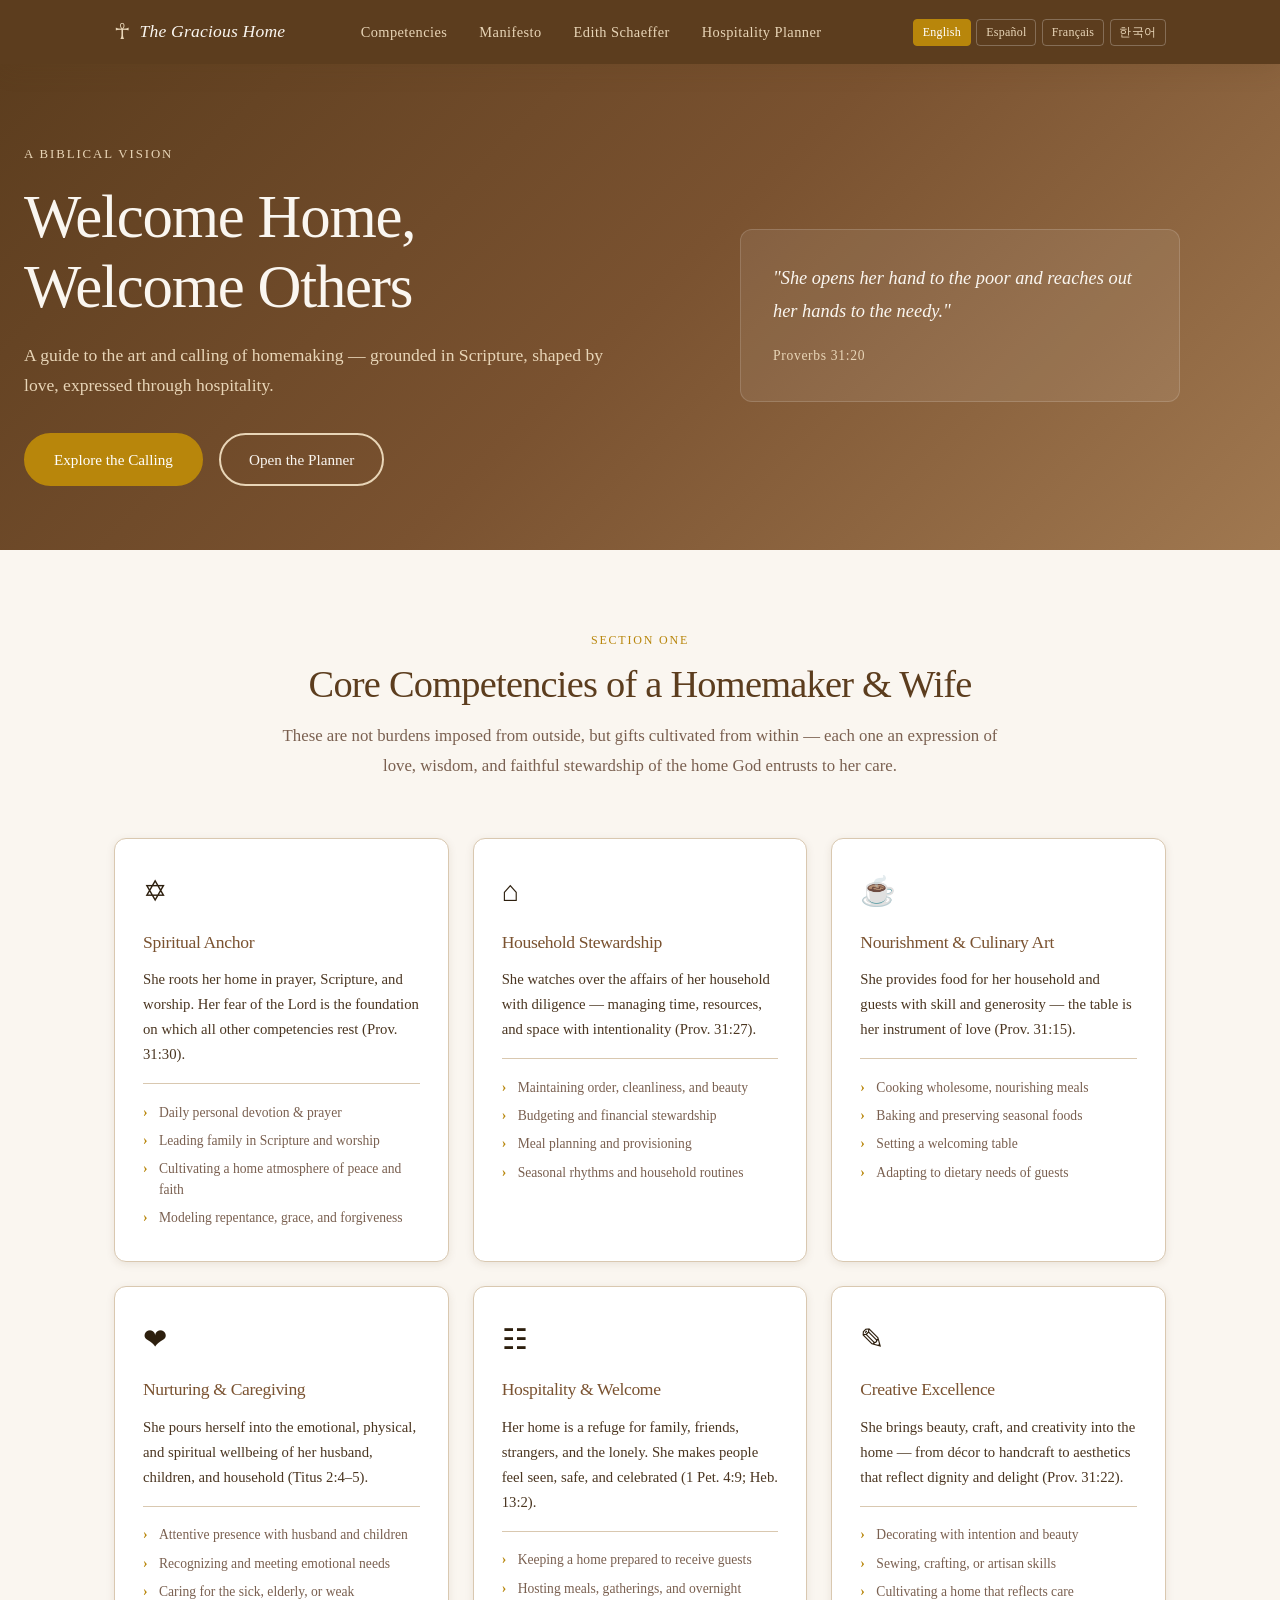
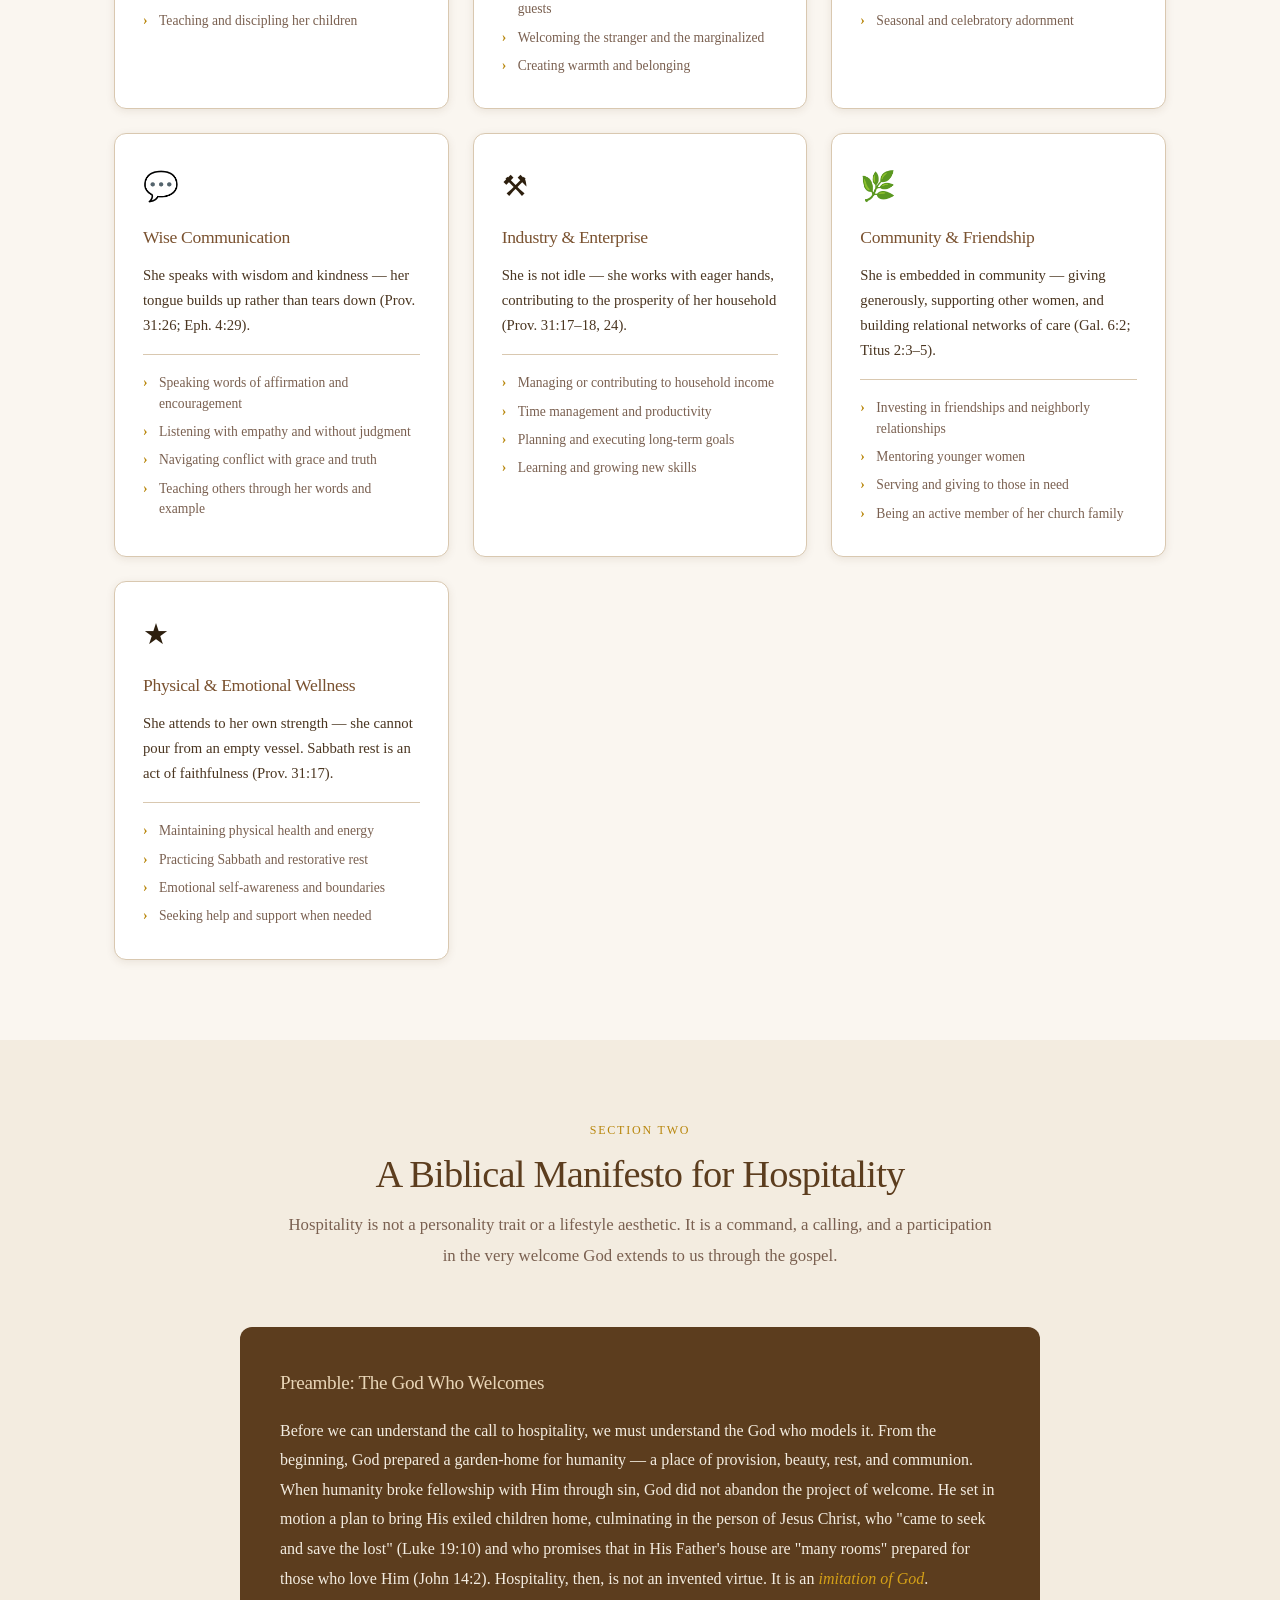
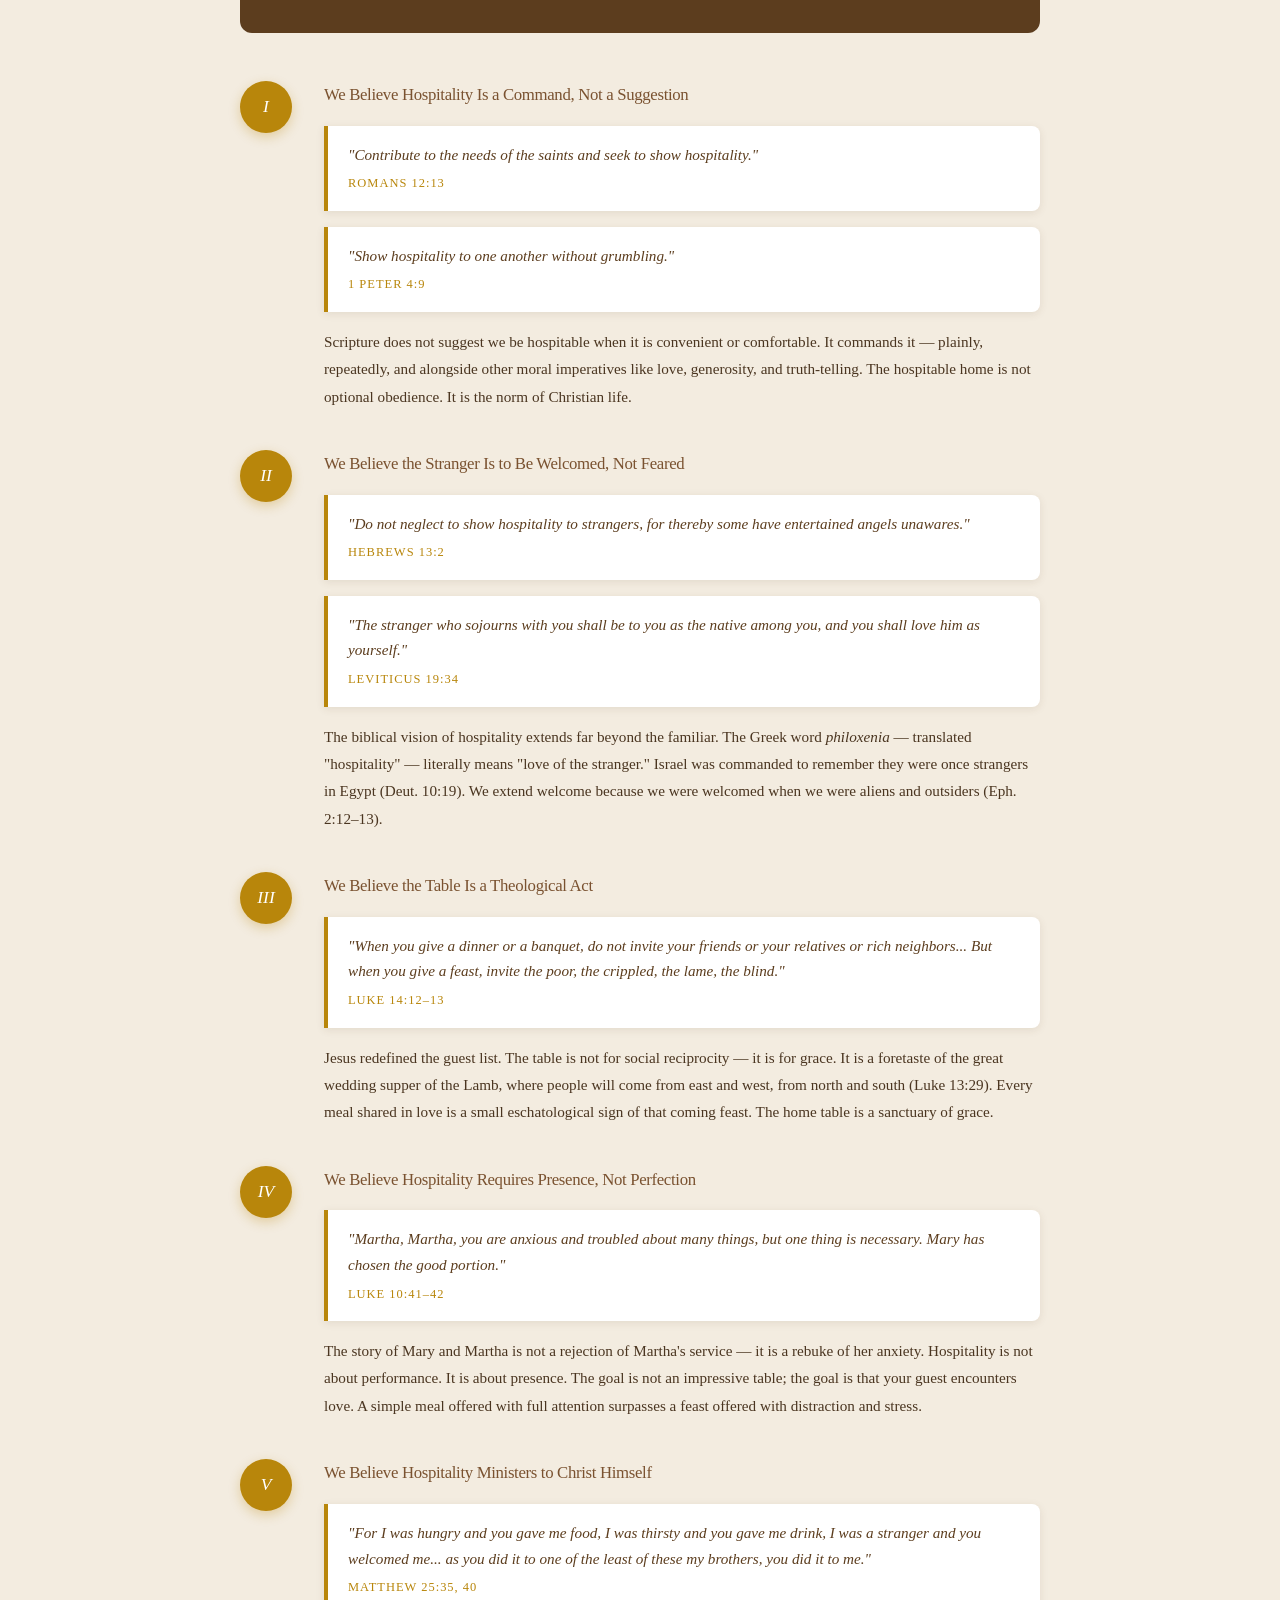
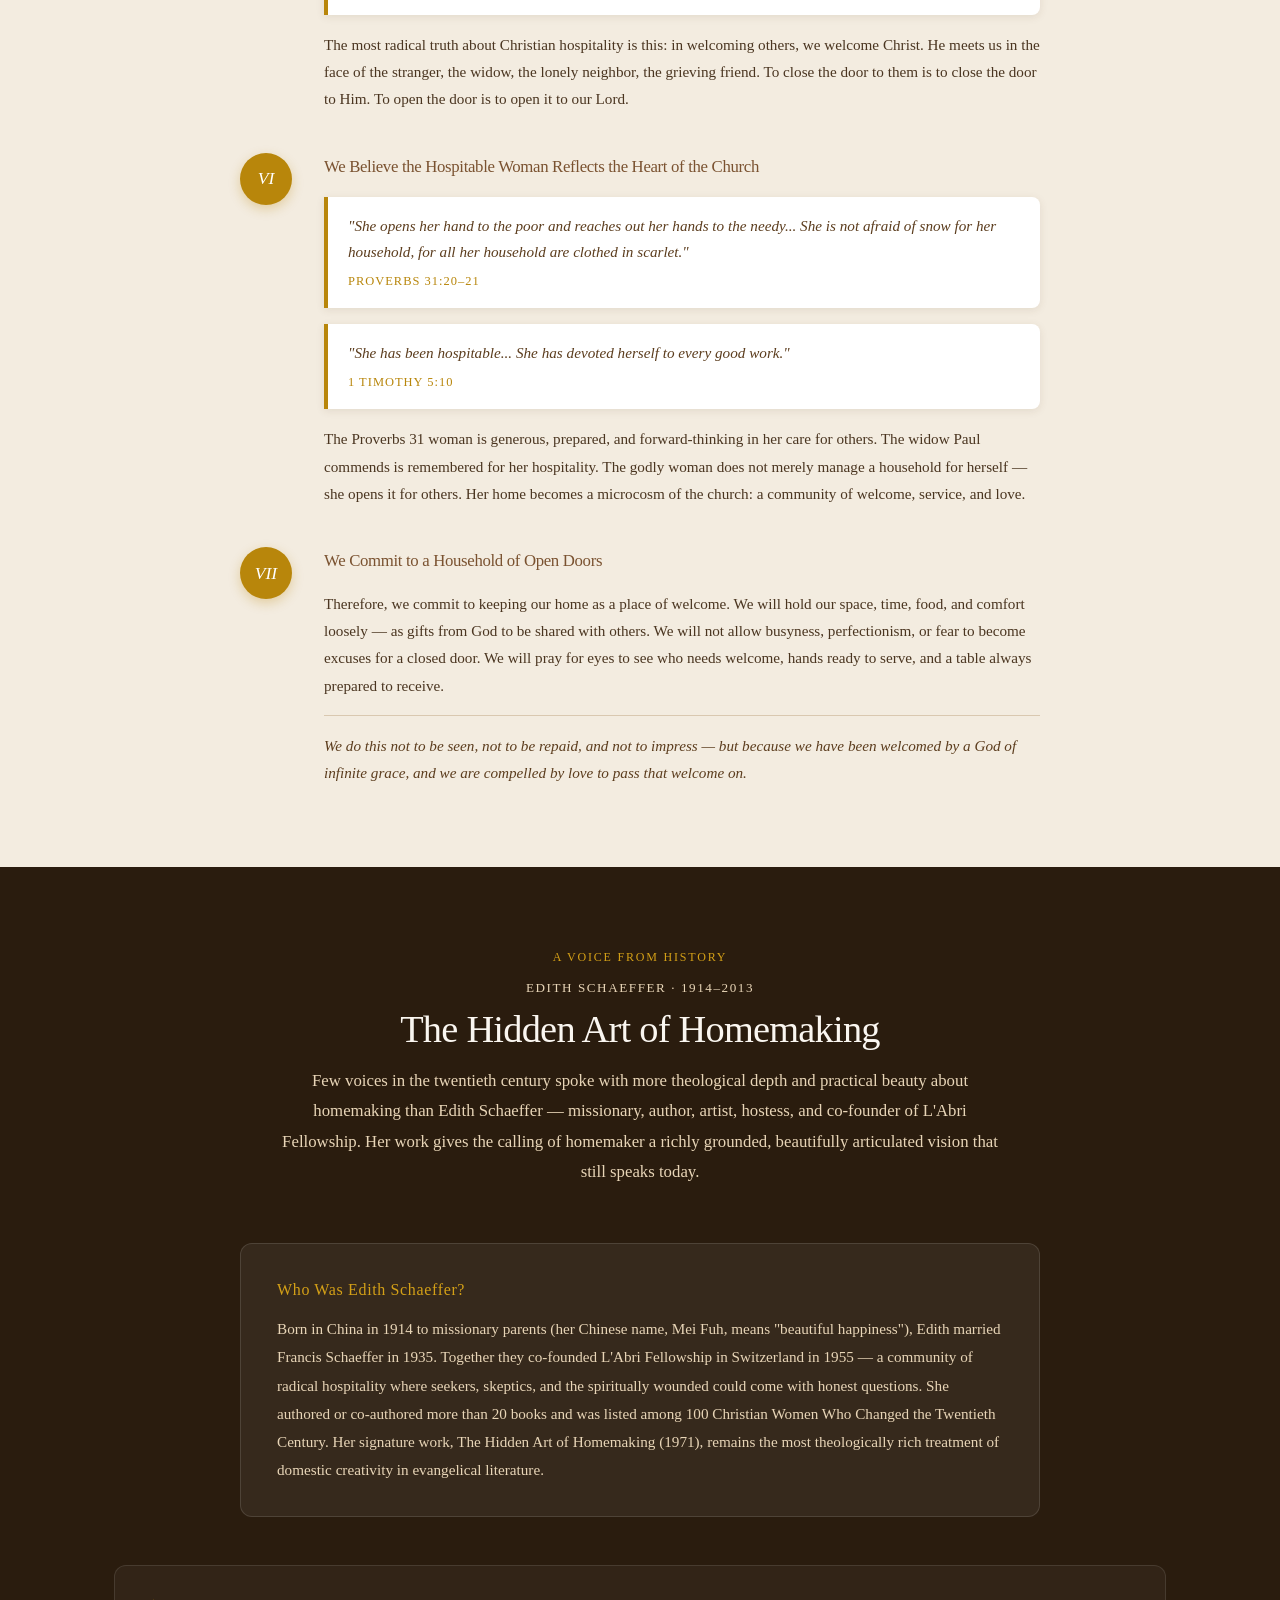
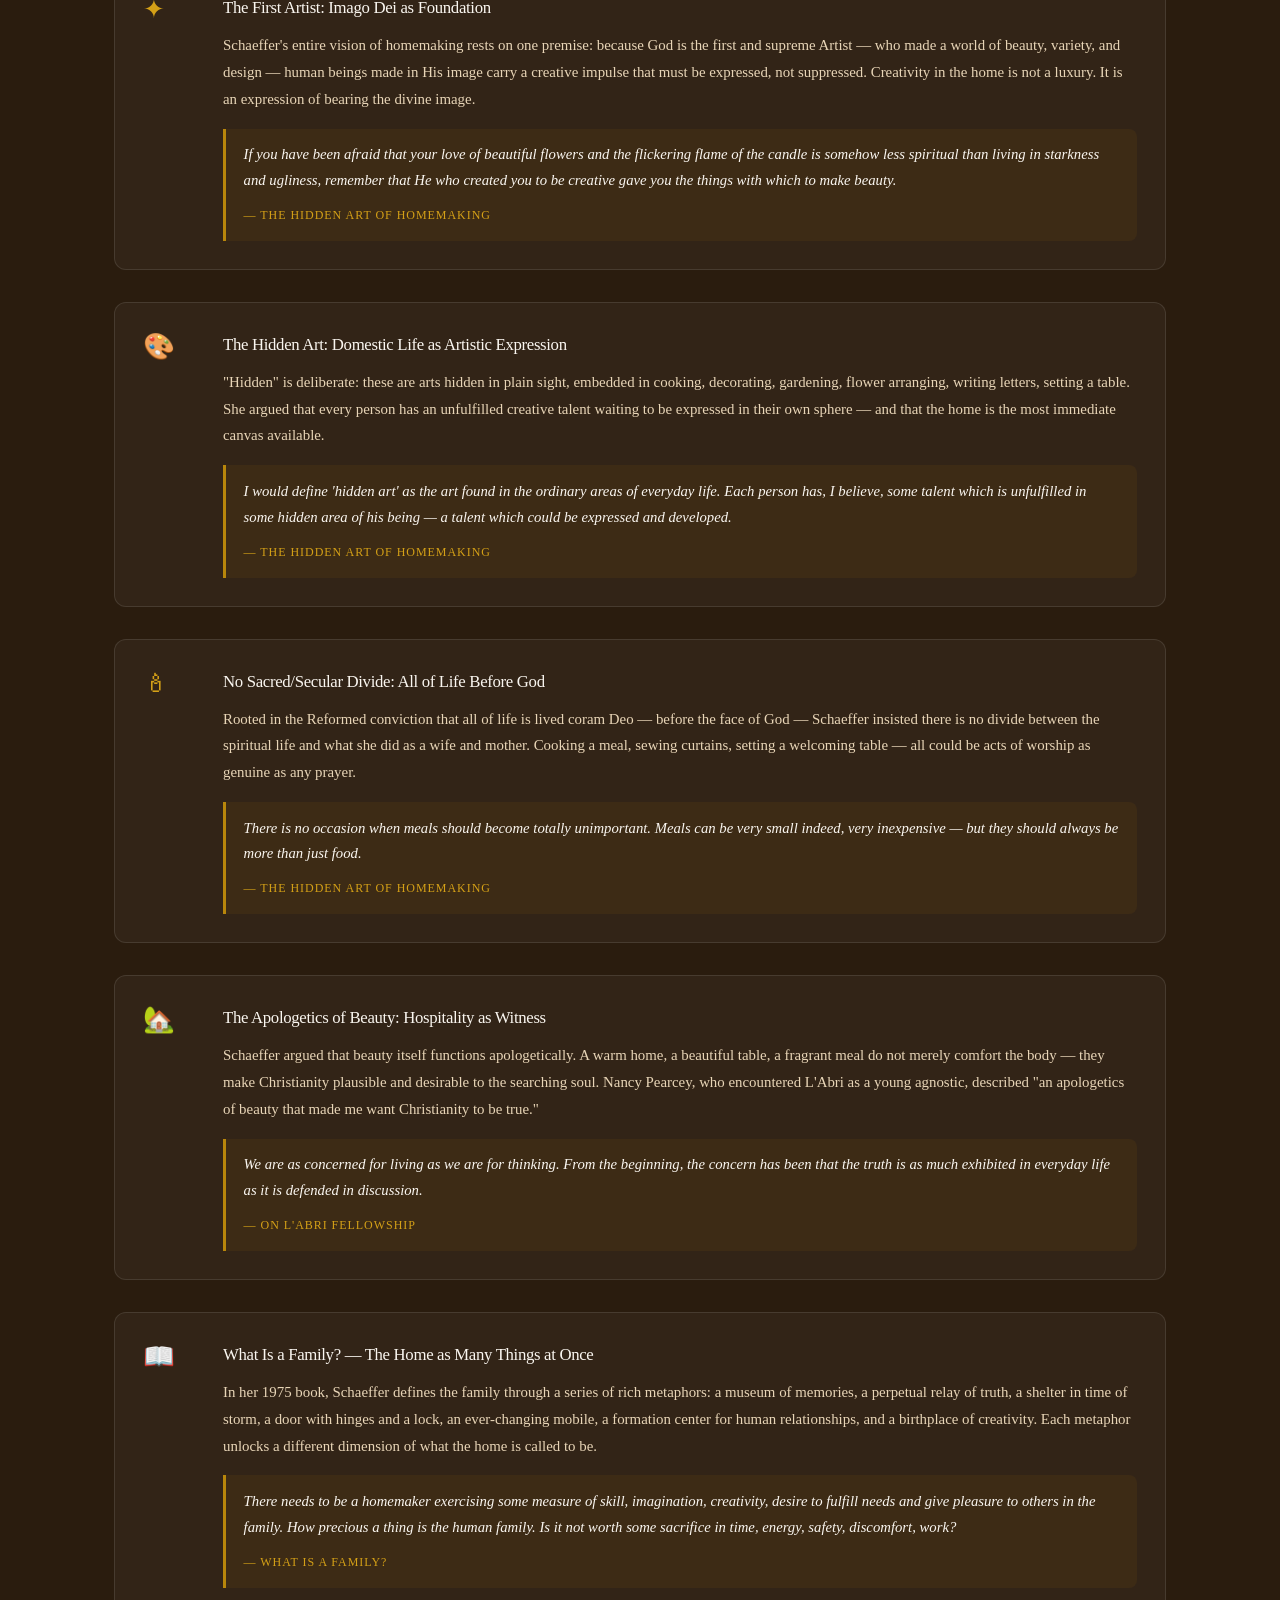
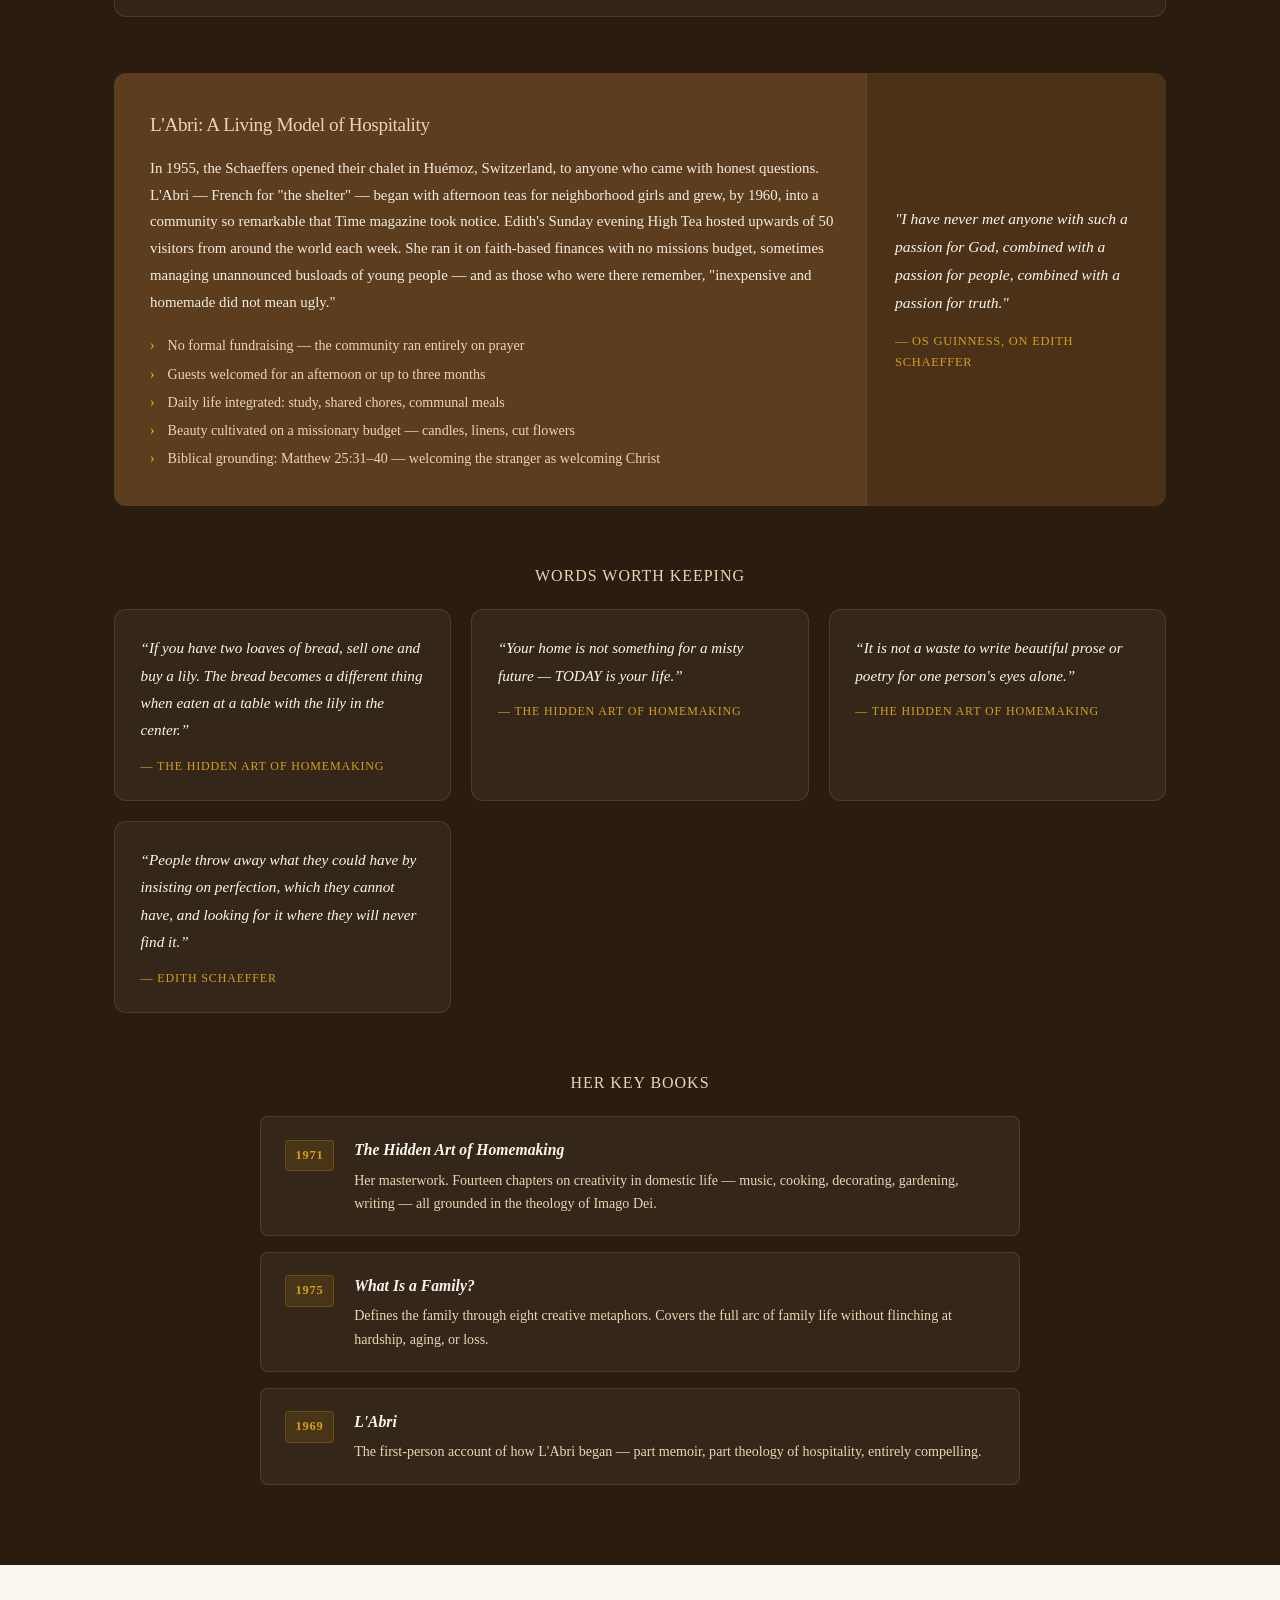
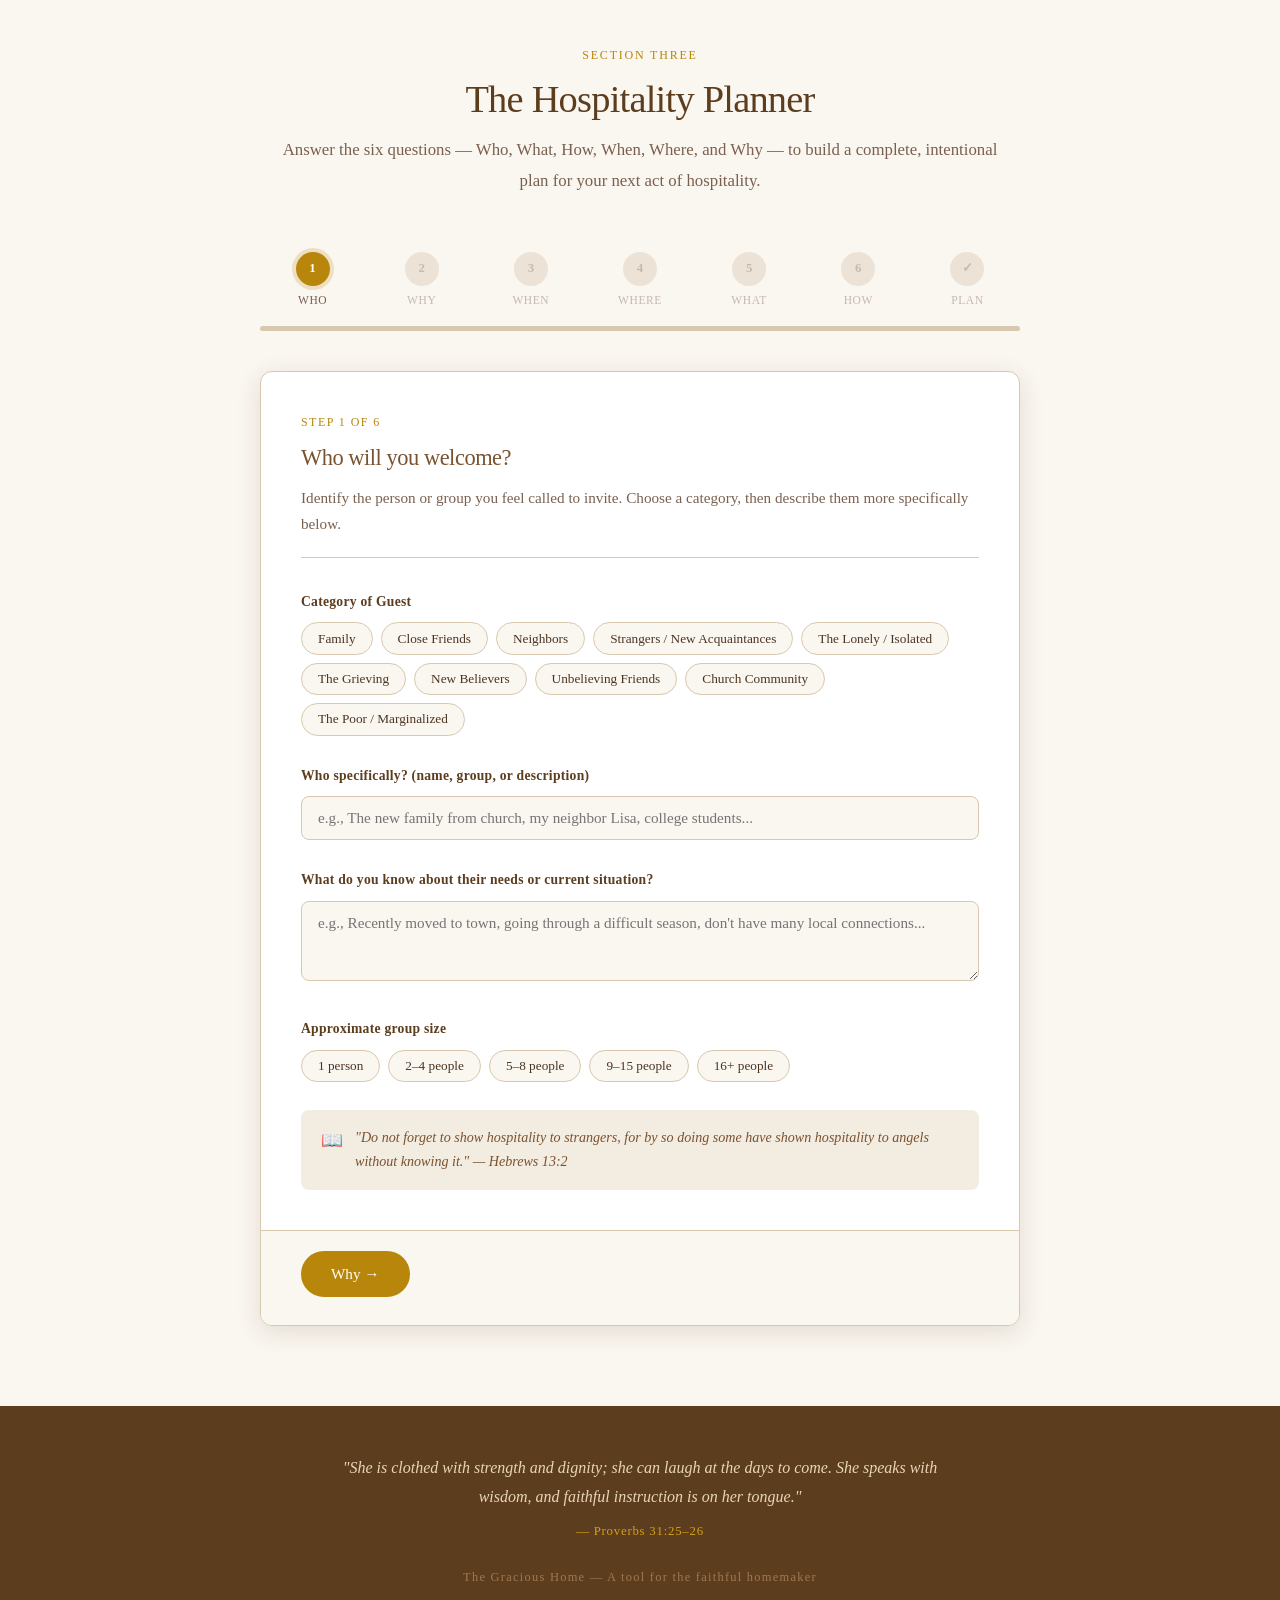
==== commit eae4e6a8: "Add Edith Schaeffer section with full multilingual content (EN/ES/FR/KO) Based on deep research acro" ====
--- a/index.html
+++ b/index.html
@@ -18,6 +18,7 @@
       <nav id="mainNav">
         <a href="#competencies" data-i18n="nav.competencies">Competencies</a>
         <a href="#manifesto"    data-i18n="nav.manifesto">Manifesto</a>
+        <a href="#schaeffer"    data-i18n="schaeffer.navLabel">Edith Schaeffer</a>
         <a href="#tool"         data-i18n="nav.planner">Hospitality Planner</a>
       </nav>
       <div id="langSwitcher" class="lang-switcher"></div>
@@ -77,7 +78,44 @@
     </div>
   </section>
 
-  <!-- ── SECTION 3: PLANNER ─────────────────────────── -->
+  <!-- ── SECTION 3: EDITH SCHAEFFER ────────────────── -->
+  <section id="schaeffer" class="section section-schaeffer">
+    <div class="container">
+      <div class="section-header">
+        <p class="section-label schaeffer-label" data-i18n="schaeffer.sectionLabel">A Voice from History</p>
+        <p class="schaeffer-eyebrow" data-i18n="schaeffer.eyebrow"></p>
+        <h2 data-i18n="schaeffer.title">The Hidden Art of Homemaking</h2>
+        <p class="section-intro" data-i18n="schaeffer.intro"></p>
+      </div>
+
+      <!-- Bio -->
+      <div class="schaeffer-bio" id="schaefferBio">
+        <!-- rendered by app.js -->
+      </div>
+
+      <!-- Themes -->
+      <div class="schaeffer-themes" id="schaefferThemes">
+        <!-- rendered by app.js -->
+      </div>
+
+      <!-- L'Abri callout -->
+      <div class="labri-box" id="labriBox">
+        <!-- rendered by app.js -->
+      </div>
+
+      <!-- Pull quotes -->
+      <div class="pull-quotes-section" id="pullQuotes">
+        <!-- rendered by app.js -->
+      </div>
+
+      <!-- Books -->
+      <div class="schaeffer-books" id="schaefferBooks">
+        <!-- rendered by app.js -->
+      </div>
+    </div>
+  </section>
+
+  <!-- ── SECTION 4: PLANNER ─────────────────────────── -->
   <section id="tool" class="section section-light">
     <div class="container">
       <div class="section-header">
--- a/style.css
+++ b/style.css
@@ -775,6 +775,147 @@
   letter-spacing: 0.1em;
 }
 
+/* ── EDITH SCHAEFFER SECTION ────────────────────────── */
+
+.section-schaeffer { background: #2a1c0e; }
+
+.section-schaeffer .section-label,
+.schaeffer-label { color: var(--gold-light); }
+
+.schaeffer-eyebrow {
+  font-size: 0.82rem;
+  letter-spacing: 0.12em;
+  text-transform: uppercase;
+  color: var(--warm-tan);
+  margin-bottom: 0.4rem;
+}
+
+.section-schaeffer h2 { color: var(--cream); }
+.section-schaeffer .section-intro { color: var(--warm-tan); }
+
+.schaeffer-bio { max-width: 800px; margin: 0 auto 3rem; }
+
+.schaeffer-bio-inner {
+  background: rgba(255,255,255,0.06);
+  border: 1px solid rgba(255,255,255,0.12);
+  border-radius: var(--radius);
+  padding: 2rem 2.25rem;
+}
+
+.schaeffer-bio-inner h3 {
+  color: var(--gold-light);
+  font-size: 1rem;
+  letter-spacing: 0.04em;
+  margin-bottom: 0.75rem;
+}
+
+.schaeffer-bio-inner p { color: var(--warm-tan); font-size: 0.95rem; line-height: 1.85; }
+
+.schaeffer-themes { display: flex; flex-direction: column; gap: 2rem; margin-bottom: 3.5rem; }
+
+.schaeffer-theme-card {
+  display: grid;
+  grid-template-columns: 56px 1fr;
+  gap: 1.5rem;
+  align-items: start;
+  background: rgba(255,255,255,0.04);
+  border: 1px solid rgba(255,255,255,0.10);
+  border-radius: var(--radius);
+  padding: 1.75rem;
+  transition: background 0.2s;
+}
+.schaeffer-theme-card:hover { background: rgba(255,255,255,0.07); }
+
+.st-icon { font-size: 1.6rem; line-height: 1; padding-top: 0.2rem; color: var(--gold-light); }
+.st-body h3 { color: var(--cream); font-size: 1.05rem; margin-bottom: 0.6rem; }
+.st-body > p { color: var(--warm-tan); font-size: 0.93rem; line-height: 1.8; margin-bottom: 1rem; }
+
+.st-quote {
+  border-left: 3px solid var(--gold);
+  padding: 0.85rem 1.1rem;
+  margin: 0;
+  background: rgba(184,134,11,0.08);
+  border-radius: 0 var(--radius-sm) var(--radius-sm) 0;
+}
+.st-quote p { font-style: italic; color: var(--cream); font-size: 0.92rem; line-height: 1.75; margin-bottom: 0.4rem; }
+.st-quote cite { font-size: 0.75rem; font-style: normal; letter-spacing: 0.08em; color: var(--gold-light); text-transform: uppercase; }
+
+.labri-box { background: var(--brown); border-radius: var(--radius); margin-bottom: 3.5rem; overflow: hidden; }
+
+.labri-inner { display: grid; grid-template-columns: 1fr 300px; }
+
+.labri-text { padding: 2.25rem 2rem 2.25rem 2.25rem; }
+.labri-text h3 { color: var(--warm-tan); font-size: 1.2rem; margin-bottom: 0.85rem; }
+.labri-text > p { color: var(--cream-mid); font-size: 0.93rem; line-height: 1.8; margin-bottom: 1.25rem; }
+
+.labri-principles { list-style: none; display: flex; flex-direction: column; gap: 0.4rem; }
+.labri-principles li { font-size: 0.88rem; color: var(--warm-tan); padding-left: 1.1rem; position: relative; line-height: 1.55; }
+.labri-principles li::before { content: "›"; position: absolute; left: 0; color: var(--gold-light); font-weight: bold; }
+
+.labri-quote-box {
+  background: rgba(0,0,0,0.2);
+  padding: 2.25rem 1.75rem;
+  display: flex;
+  flex-direction: column;
+  justify-content: center;
+  border-left: 1px solid rgba(255,255,255,0.1);
+}
+.labri-pull-quote { font-style: italic; color: var(--cream); font-size: 0.97rem; line-height: 1.8; margin-bottom: 0.85rem; }
+.labri-attribution { font-size: 0.78rem; letter-spacing: 0.06em; color: var(--gold-light); text-transform: uppercase; }
+
+.pull-quotes-section { margin-bottom: 3.5rem; }
+.pull-quotes-title { color: var(--warm-tan); font-size: 1rem; letter-spacing: 0.06em; text-transform: uppercase; margin-bottom: 1.25rem; text-align: center; }
+
+.pull-quotes-grid { display: grid; grid-template-columns: repeat(auto-fill, minmax(280px, 1fr)); gap: 1.25rem; }
+
+.pull-quote-card {
+  background: rgba(255,255,255,0.05);
+  border: 1px solid rgba(255,255,255,0.10);
+  border-radius: var(--radius);
+  padding: 1.5rem 1.6rem;
+  transition: background 0.2s;
+}
+.pull-quote-card:hover { background: rgba(255,255,255,0.08); }
+.pq-text { font-style: italic; color: var(--cream); font-size: 0.95rem; line-height: 1.8; margin-bottom: 0.75rem; }
+.pq-source { font-size: 0.75rem; letter-spacing: 0.07em; color: var(--gold-light); text-transform: uppercase; }
+
+.schaeffer-books { max-width: 760px; margin: 0 auto; }
+.books-title { color: var(--warm-tan); font-size: 1rem; letter-spacing: 0.06em; text-transform: uppercase; margin-bottom: 1.25rem; text-align: center; }
+
+.books-grid { display: flex; flex-direction: column; gap: 1rem; }
+
+.book-card {
+  display: flex;
+  gap: 1.25rem;
+  align-items: flex-start;
+  background: rgba(255,255,255,0.05);
+  border: 1px solid rgba(255,255,255,0.10);
+  border-radius: var(--radius-sm);
+  padding: 1.25rem 1.5rem;
+}
+.book-year {
+  font-size: 0.78rem;
+  font-weight: bold;
+  letter-spacing: 0.06em;
+  color: var(--gold-light);
+  background: rgba(184,134,11,0.15);
+  border: 1px solid rgba(184,134,11,0.3);
+  border-radius: 4px;
+  padding: 0.25rem 0.6rem;
+  white-space: nowrap;
+  margin-top: 0.15rem;
+  flex-shrink: 0;
+}
+.book-info h4 { color: var(--cream); font-size: 0.98rem; font-style: italic; margin-bottom: 0.3rem; }
+.book-info p { color: var(--warm-tan); font-size: 0.88rem; line-height: 1.65; }
+
+@media (max-width: 768px) {
+  .schaeffer-theme-card { grid-template-columns: 1fr; gap: 0.75rem; }
+  .labri-inner { grid-template-columns: 1fr; }
+  .labri-quote-box { border-left: none; border-top: 1px solid rgba(255,255,255,0.1); }
+  .pull-quotes-grid { grid-template-columns: 1fr; }
+}
+
 /* ── PRINT STYLES ───────────────────────────────── */
 
 @media print {
